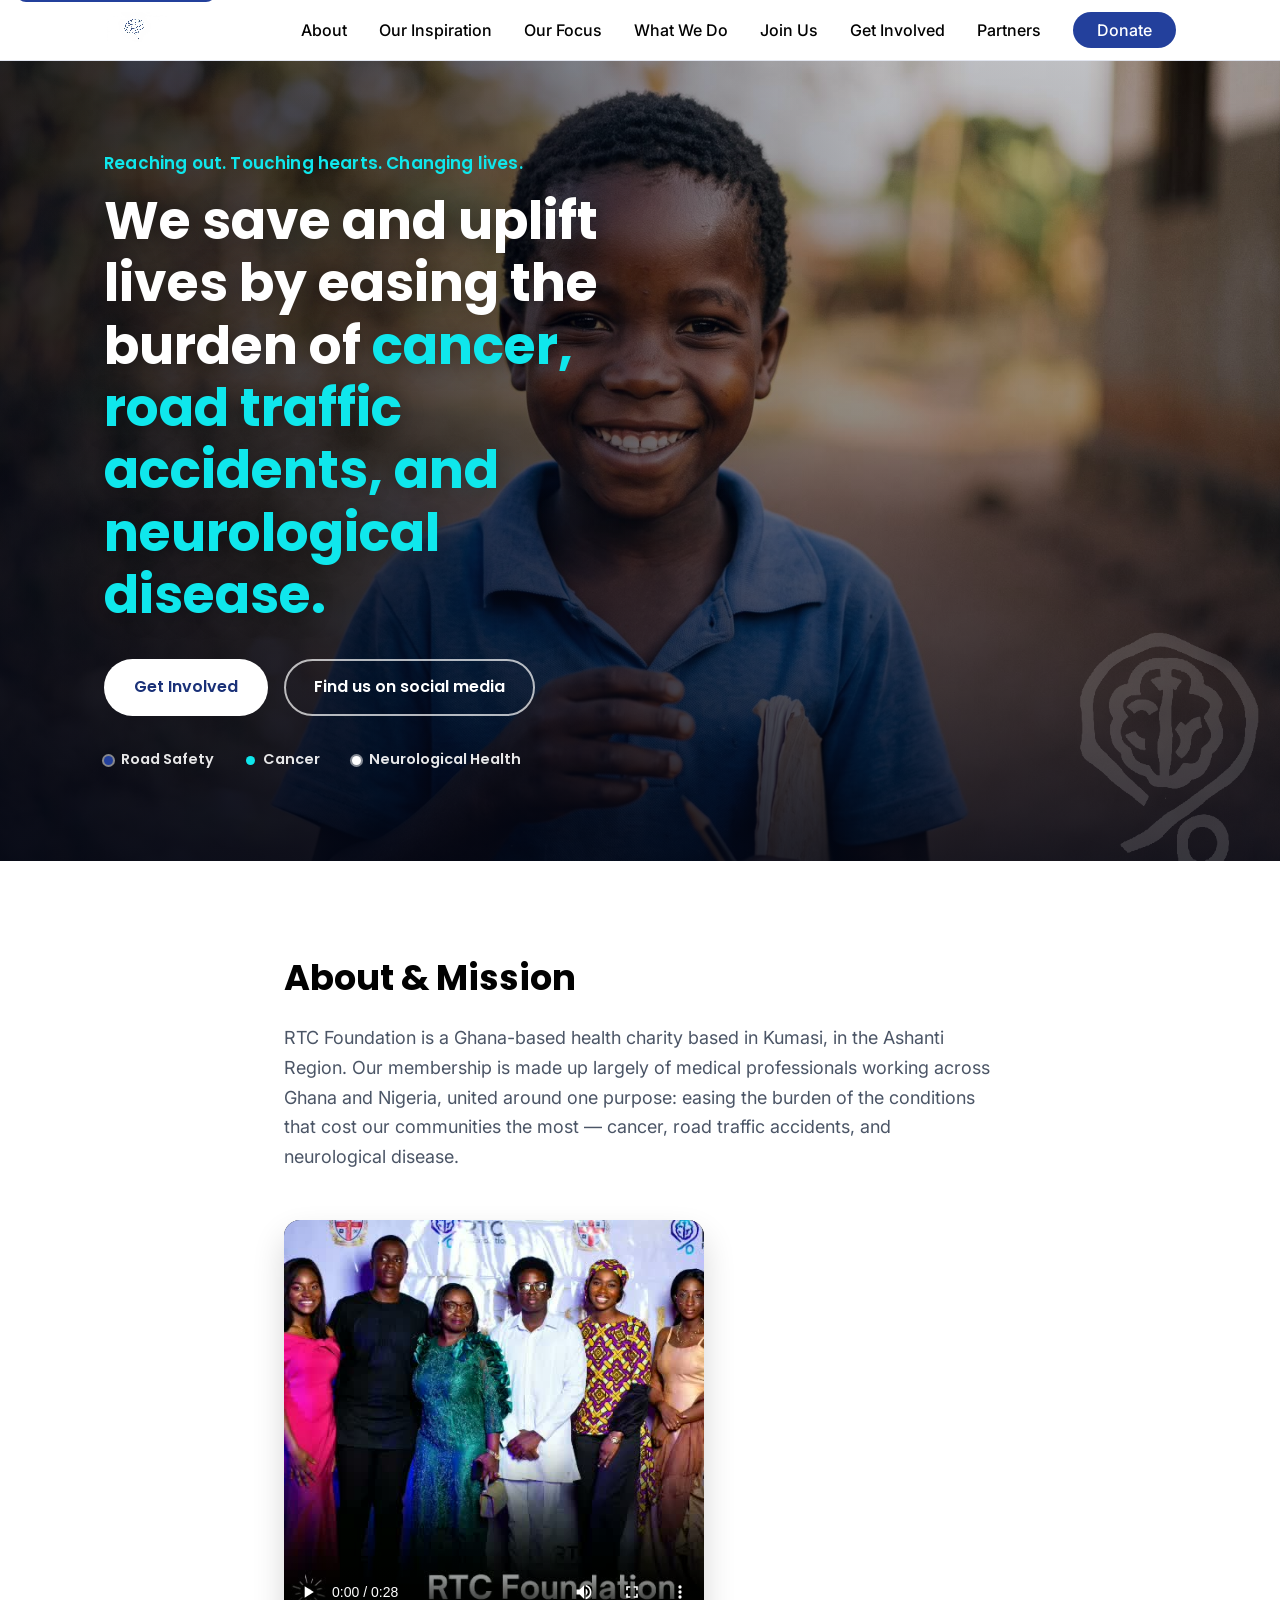
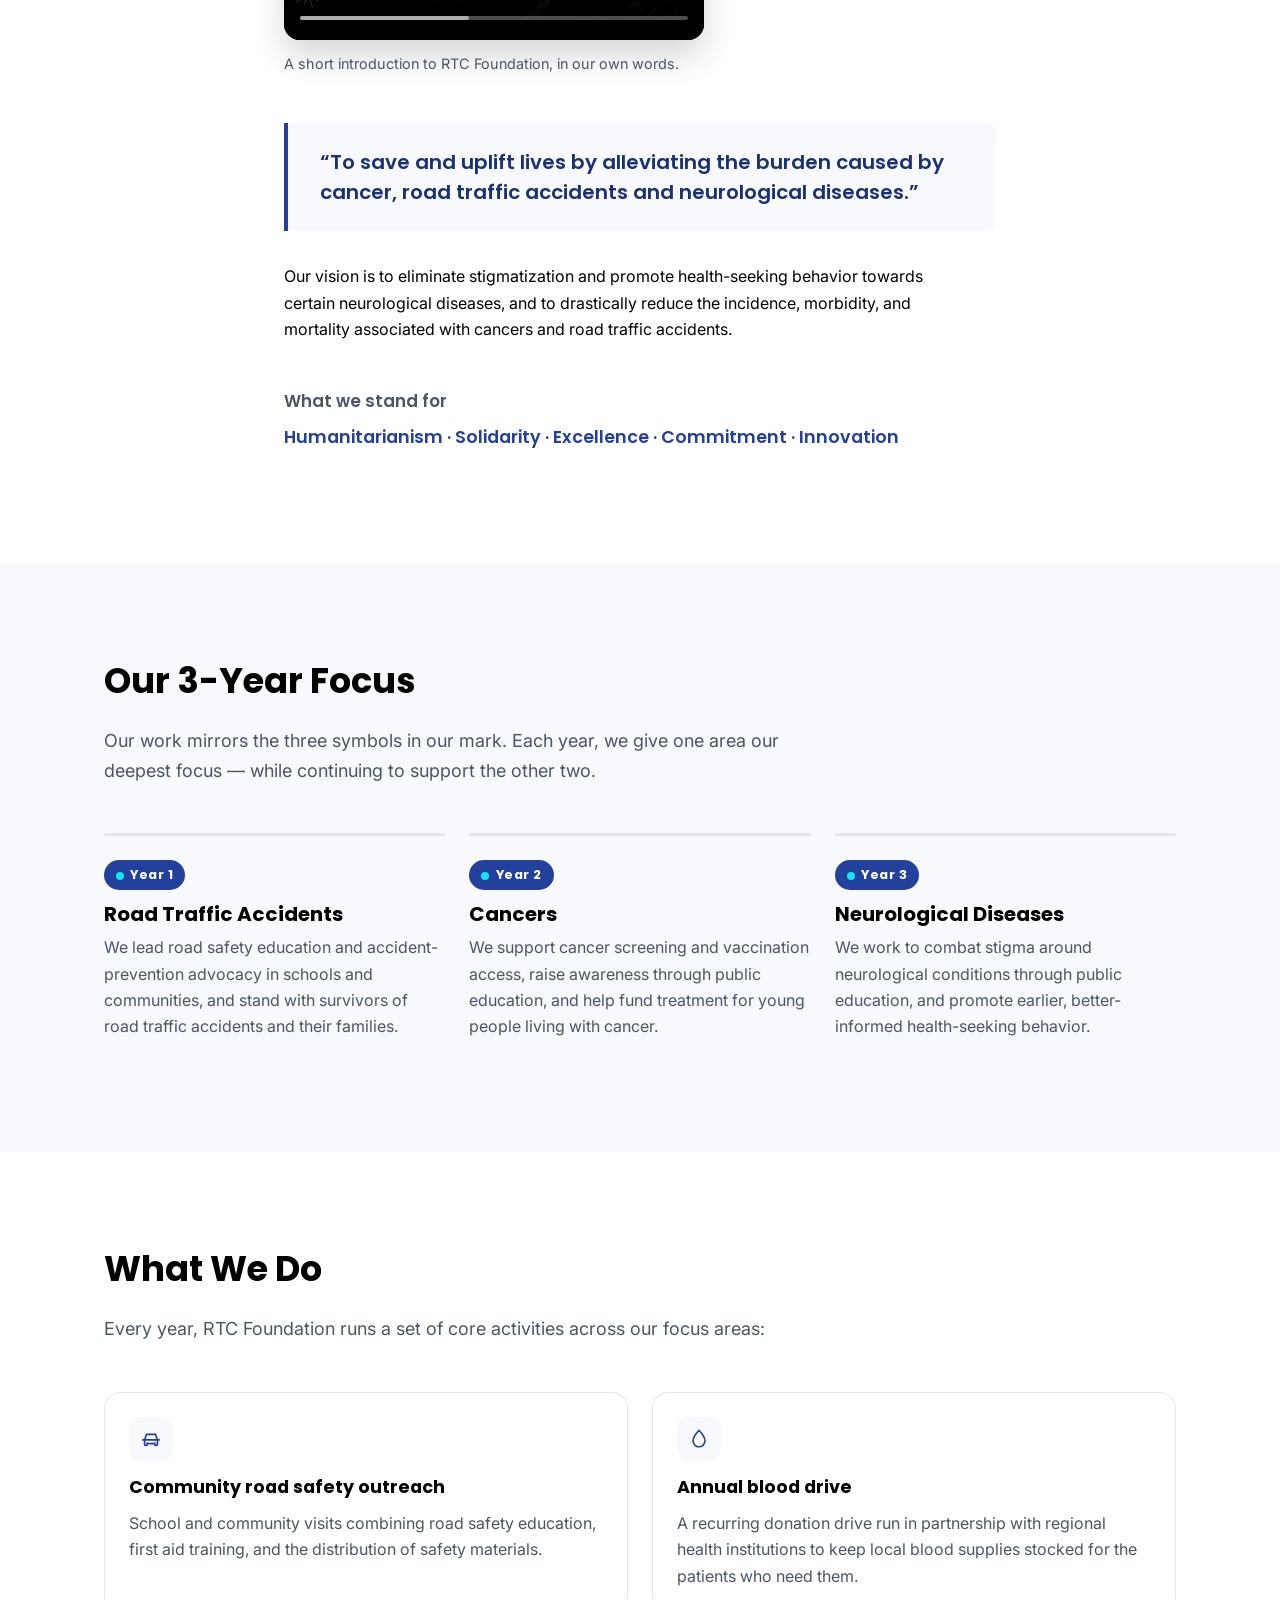
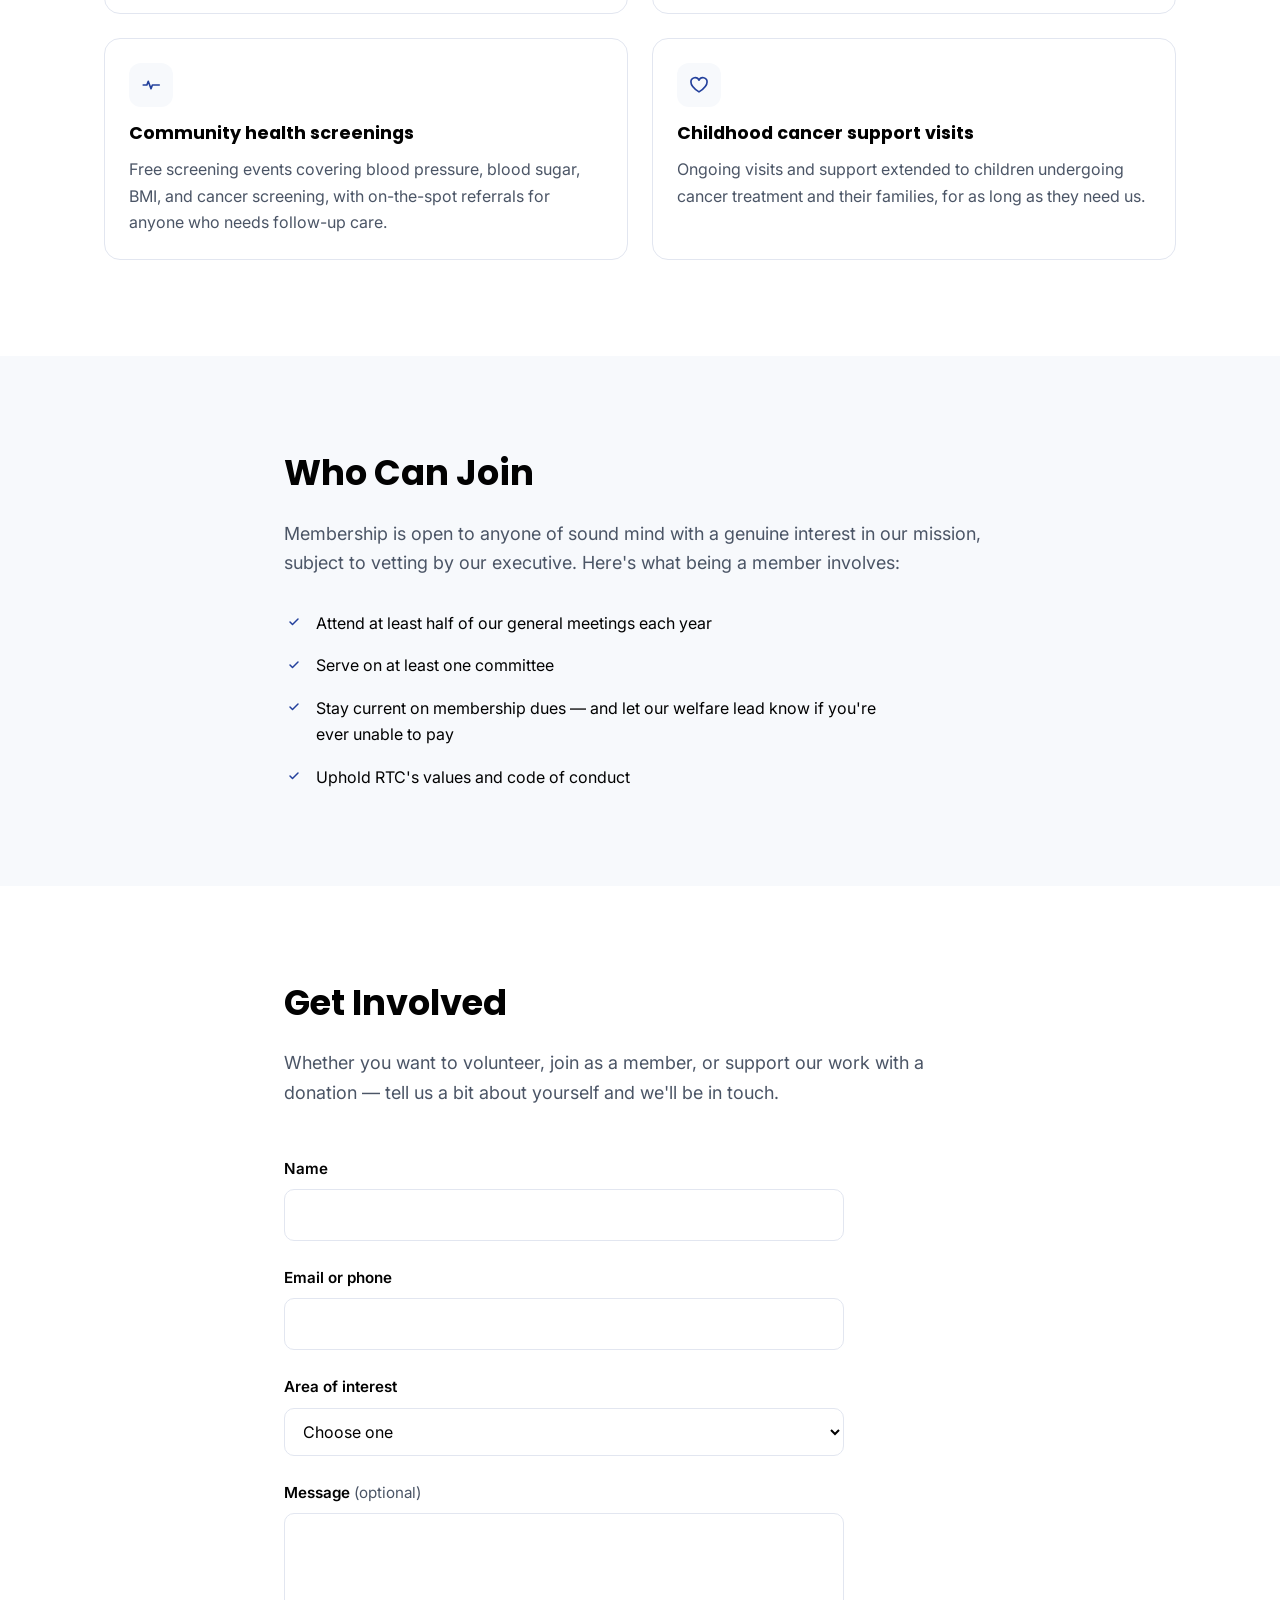
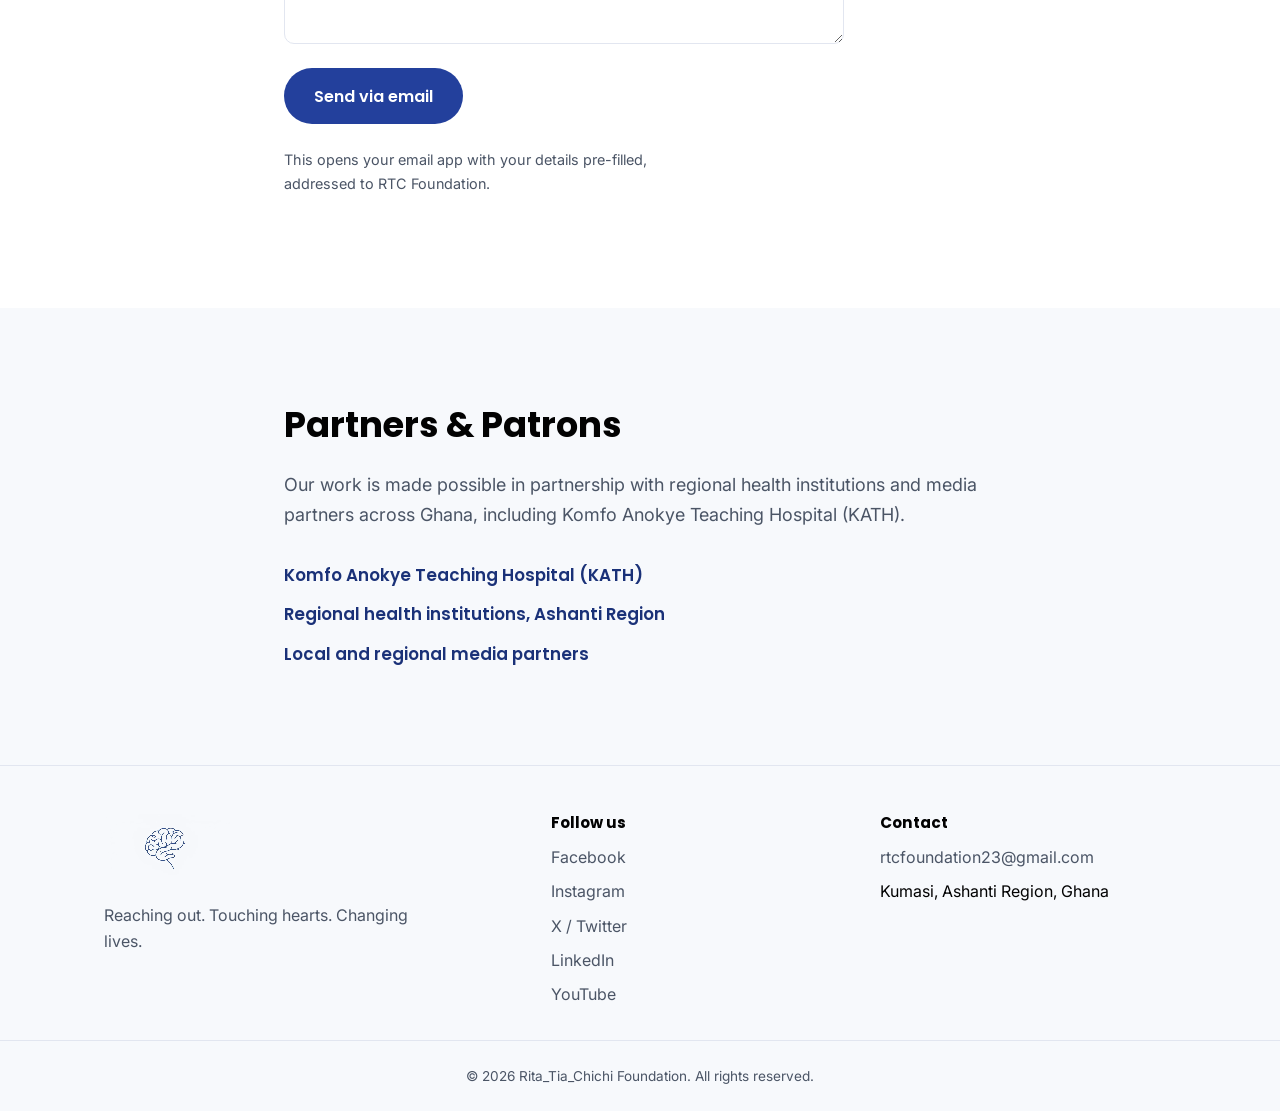
==== index.html @ bf22c59a "First version first version of the rtc website" ====
<!doctype html>
<html lang="en">
<head>
  <meta charset="UTF-8" />
  <meta name="viewport" content="width=device-width, initial-scale=1" />
  <title>RTC Foundation — Rita_Tia_Chichi Foundation</title>
  <meta name="description" content="RTC Foundation is a Ghana-based health charity working on road traffic accidents, cancers, and neurological diseases from Kumasi, Ashanti Region." />

  <link rel="icon" type="image/png" href="assets/img/icon.png" />

  <link rel="preconnect" href="https://fonts.googleapis.com" />
  <link rel="preconnect" href="https://fonts.gstatic.com" crossorigin />
  <link href="https://fonts.googleapis.com/css2?family=Inter:wght@400;500;600&family=Poppins:wght@600;700&display=swap" rel="stylesheet" />

  <link rel="stylesheet" href="styles.css" />
</head>
<body>

  <a class="skip-link" href="#main">Skip to main content</a>

  <header class="site-header">
    <nav class="nav" aria-label="Primary">
      <a class="nav-brand" href="#top" aria-label="RTC Foundation">
        <span class="logo-video-wrap">
          <video
            class="logo-video"
            poster="assets/img/logo.png"
            autoplay
            muted
            loop
            playsinline
            aria-hidden="true"
          >
            <source src="assets/video/hero-animation.webm" type="video/webm" />
            <source src="assets/video/hero-animation.mp4" type="video/mp4" />
          </video>
          <img class="logo-still" src="assets/img/logo.png" alt="" hidden />
        </span>
      </a>
      <button class="nav-toggle" id="navToggle" aria-expanded="false" aria-controls="navMenu">
        <span class="sr-only">Menu</span>
        <span class="nav-toggle-bar"></span>
        <span class="nav-toggle-bar"></span>
        <span class="nav-toggle-bar"></span>
      </button>
      <ul class="nav-menu" id="navMenu">
        <li><a href="#about">About</a></li>
        <li><a href="inspiration.html">Our Inspiration</a></li>
        <li><a href="#focus">Our Focus</a></li>
        <li><a href="#activities">What We Do</a></li>
        <li><a href="#membership">Join Us</a></li>
        <li><a href="#signup">Get Involved</a></li>
        <li><a href="#partners">Partners</a></li>
        <li><a class="nav-cta" href="#signup">Donate</a></li>
      </ul>
    </nav>
  </header>

  <main id="main">

    <section class="hero" id="top">
      <img
        class="hero-photo"
        src="assets/img/hero-photo.jpg"
        alt="A smiling child in Ghana holding an exercise book and pencil, representing the communities RTC Foundation serves."
        width="1920"
        height="1047"
      />
      <div class="hero-scrim" aria-hidden="true"></div>
      <img class="hero-watermark" src="assets/img/icon-white.png" alt="" aria-hidden="true" />

      <div class="container hero-grid">
        <div class="hero-content">
          <p class="hero-slogan">Reaching out. Touching hearts. Changing lives.</p>
          <h1 class="hero-mission">
            We save and uplift lives by easing the burden of
            <span class="accent">cancer, road traffic accidents, and neurological disease.</span>
          </h1>
          <div class="hero-actions">
            <a class="btn btn-primary" href="#signup">Get Involved</a>
            <a class="btn btn-outline" href="#footer-social">Find us on social media</a>
          </div>

          <ul class="hero-pillars">
            <li><span class="dot dot-navy"></span>Road Safety</li>
            <li><span class="dot dot-cyan"></span>Cancer</li>
            <li><span class="dot dot-ink"></span>Neurological Health</li>
          </ul>
        </div>
      </div>
    </section>

    <section class="section" id="about" aria-labelledby="about-heading">
      <div class="container container-narrow">
        <h2 id="about-heading" class="section-heading">About &amp; Mission</h2>
        <p class="lede">
          RTC Foundation is a Ghana-based health charity based in Kumasi, in the Ashanti Region.
          Our membership is made up largely of medical professionals working across Ghana and
          Nigeria, united around one purpose: easing the burden of the conditions that cost our
          communities the most — cancer, road traffic accidents, and neurological disease.
        </p>

        <figure class="about-video">
          <video
            controls
            preload="metadata"
            poster="assets/img/our-story-poster.jpg"
            width="480"
            height="480"
          >
            <source src="assets/video/our-story.webm" type="video/webm" />
            <source src="assets/video/our-story.mp4" type="video/mp4" />
            Your browser doesn't support embedded video.
            <a href="assets/video/our-story.mp4">Download the video</a> instead.
          </video>
          <figcaption>A short introduction to RTC Foundation, in our own words.</figcaption>
        </figure>

        <blockquote class="pullquote">
          “To save and uplift lives by alleviating the burden caused by cancer, road traffic
          accidents and neurological diseases.”
        </blockquote>

        <p class="body-text">
          Our vision is to eliminate stigmatization and promote health-seeking behavior towards
          certain neurological diseases, and to drastically reduce the incidence, morbidity, and
          mortality associated with cancers and road traffic accidents.
        </p>

        <h3 class="values-heading">What we stand for</h3>
        <p class="values-list">
          Humanitarianism &middot; Solidarity &middot; Excellence &middot; Commitment &middot; Innovation
        </p>
      </div>
    </section>

    <section class="section section-alt" id="focus" aria-labelledby="focus-heading">
      <div class="container">
        <h2 id="focus-heading" class="section-heading">Our 3-Year Focus</h2>
        <p class="lede">
          Our work mirrors the three symbols in our mark. Each year, we give one area our
          deepest focus — while continuing to support the other two.
        </p>

        <ol class="timeline">
          <li class="timeline-item">
            <span class="timeline-marker">Year 1</span>
            <h3 class="timeline-title">Road Traffic Accidents</h3>
            <p>
              We lead road safety education and accident-prevention advocacy in schools and
              communities, and stand with survivors of road traffic accidents and their families.
            </p>
          </li>
          <li class="timeline-item">
            <span class="timeline-marker">Year 2</span>
            <h3 class="timeline-title">Cancers</h3>
            <p>
              We support cancer screening and vaccination access, raise awareness through public
              education, and help fund treatment for young people living with cancer.
            </p>
          </li>
          <li class="timeline-item">
            <span class="timeline-marker">Year 3</span>
            <h3 class="timeline-title">Neurological Diseases</h3>
            <p>
              We work to combat stigma around neurological conditions through public education,
              and promote earlier, better-informed health-seeking behavior.
            </p>
          </li>
        </ol>
      </div>
    </section>

    <section class="section" id="activities" aria-labelledby="activities-heading">
      <div class="container">
        <h2 id="activities-heading" class="section-heading">What We Do</h2>
        <p class="lede">
          Every year, RTC Foundation runs a set of core activities across our focus areas:
        </p>

        <div class="activity-grid">
          <article class="activity-card">
            <span class="activity-icon" aria-hidden="true">
              <svg viewBox="0 0 24 24" fill="none" stroke="currentColor" stroke-width="1.8" stroke-linecap="round" stroke-linejoin="round"><path d="M3 13h2l2-6h10l2 6h2M5 13v5a1 1 0 0 0 1 1h1a1 1 0 0 0 1-1v-1h8v1a1 1 0 0 0 1 1h1a1 1 0 0 0 1-1v-5M5 13h14"/><circle cx="7.5" cy="16" r=".6" fill="currentColor" stroke="none"/><circle cx="16.5" cy="16" r=".6" fill="currentColor" stroke="none"/></svg>
            </span>
            <h3>Community road safety outreach</h3>
            <p>
              School and community visits combining road safety education, first aid training,
              and the distribution of safety materials.
            </p>
          </article>
          <article class="activity-card">
            <span class="activity-icon" aria-hidden="true">
              <svg viewBox="0 0 24 24" fill="none" stroke="currentColor" stroke-width="1.8" stroke-linecap="round" stroke-linejoin="round"><path d="M12 2.5s6.5 7 6.5 11.5a6.5 6.5 0 1 1-13 0C5.5 9.5 12 2.5 12 2.5Z"/></svg>
            </span>
            <h3>Annual blood drive</h3>
            <p>
              A recurring donation drive run in partnership with regional health institutions to
              keep local blood supplies stocked for the patients who need them.
            </p>
          </article>
          <article class="activity-card">
            <span class="activity-icon" aria-hidden="true">
              <svg viewBox="0 0 24 24" fill="none" stroke="currentColor" stroke-width="1.8" stroke-linecap="round" stroke-linejoin="round"><path d="M3.5 12h4l1.5-4 3 8 1.5-4H21"/></svg>
            </span>
            <h3>Community health screenings</h3>
            <p>
              Free screening events covering blood pressure, blood sugar, BMI, and cancer
              screening, with on-the-spot referrals for anyone who needs follow-up care.
            </p>
          </article>
          <article class="activity-card">
            <span class="activity-icon" aria-hidden="true">
              <svg viewBox="0 0 24 24" fill="none" stroke="currentColor" stroke-width="1.8" stroke-linecap="round" stroke-linejoin="round"><path d="M20.8 8.6c0 5.2-8.8 10.9-8.8 10.9S3.2 13.8 3.2 8.6a4.6 4.6 0 0 1 8.8-1.9 4.6 4.6 0 0 1 8.8 1.9Z"/></svg>
            </span>
            <h3>Childhood cancer support visits</h3>
            <p>
              Ongoing visits and support extended to children undergoing cancer treatment and
              their families, for as long as they need us.
            </p>
          </article>
        </div>
      </div>
    </section>

    <section class="section section-alt" id="membership" aria-labelledby="membership-heading">
      <div class="container container-narrow">
        <h2 id="membership-heading" class="section-heading">Who Can Join</h2>
        <p class="lede">
          Membership is open to anyone of sound mind with a genuine interest in our mission,
          subject to vetting by our executive. Here's what being a member involves:
        </p>
        <ul class="checklist">
          <li>Attend at least half of our general meetings each year</li>
          <li>Serve on at least one committee</li>
          <li>Stay current on membership dues — and let our welfare lead know if you're ever unable to pay</li>
          <li>Uphold RTC's values and code of conduct</li>
        </ul>
      </div>
    </section>

    <section class="section" id="signup" aria-labelledby="signup-heading">
      <div class="container container-narrow">
        <h2 id="signup-heading" class="section-heading">Get Involved</h2>
        <p class="lede">
          Whether you want to volunteer, join as a member, or support our work with a donation —
          tell us a bit about yourself and we'll be in touch.
        </p>

        <!--
          No backend: this form builds a mailto: link from the fields below via script.js.
          To swap in a Google Form later, replace the <form> block with something like:
          <iframe src="https://docs.google.com/forms/d/e/YOUR_FORM_ID/viewform?embedded=true"
                  width="100%" height="900" frameborder="0">Loading…</iframe>
        -->
        <form class="signup-form" id="signupForm" novalidate>
          <div class="form-row">
            <label for="name">Name</label>
            <input type="text" id="name" name="name" autocomplete="name" required />
          </div>

          <div class="form-row">
            <label for="contact">Email or phone</label>
            <input type="text" id="contact" name="contact" autocomplete="email" required />
          </div>

          <div class="form-row">
            <label for="interest">Area of interest</label>
            <select id="interest" name="interest" required>
              <option value="">Choose one</option>
              <option value="Road Safety">Road Safety</option>
              <option value="Cancer Support">Cancer Support</option>
              <option value="Neurological Health">Neurological Health</option>
              <option value="General Volunteering">General Volunteering</option>
            </select>
          </div>

          <div class="form-row">
            <label for="message">Message <span class="optional">(optional)</span></label>
            <textarea id="message" name="message" rows="4"></textarea>
          </div>

          <button type="submit" class="btn btn-primary">Send via email</button>
          <p class="form-note">
            This opens your email app with your details pre-filled, addressed to RTC Foundation.
          </p>
        </form>
      </div>
    </section>

    <section class="section section-alt" id="partners" aria-labelledby="partners-heading">
      <div class="container container-narrow">
        <h2 id="partners-heading" class="section-heading">Partners &amp; Patrons</h2>
        <p class="lede">
          Our work is made possible in partnership with regional health institutions and media
          partners across Ghana, including Komfo Anokye Teaching Hospital (KATH).
        </p>
        <ul class="partners-list">
          <li>Komfo Anokye Teaching Hospital (KATH)</li>
          <li>Regional health institutions, Ashanti Region</li>
          <li>Local and regional media partners</li>
        </ul>
      </div>
    </section>

  </main>

  <footer class="site-footer" id="footer-social">
    <div class="container footer-grid">
      <div class="footer-brand">
        <span class="logo-video-wrap" role="img" aria-label="RTC Foundation">
          <video
            class="logo-video"
            poster="assets/img/logo.png"
            autoplay
            muted
            loop
            playsinline
            aria-hidden="true"
          >
            <source src="assets/video/hero-animation.webm" type="video/webm" />
            <source src="assets/video/hero-animation.mp4" type="video/mp4" />
          </video>
          <img class="logo-still" src="assets/img/logo.png" alt="" hidden />
        </span>
        <p class="footer-slogan">Reaching out. Touching hearts. Changing lives.</p>
      </div>

      <div class="footer-col">
        <h3>Follow us</h3>
        <ul class="footer-links">
          <li><a href="#">Facebook</a></li>
          <li><a href="https://www.instagram.com/rtcfoundation23" target="_blank" rel="noopener">Instagram</a></li>
          <li><a href="https://x.com/rtcfoundation23" target="_blank" rel="noopener">X / Twitter</a></li>
          <li><a href="https://www.linkedin.com/company/rtc-foundation/" target="_blank" rel="noopener">LinkedIn</a></li>
          <li><a href="https://youtube.com/@rtcfoundation" target="_blank" rel="noopener">YouTube</a></li>
        </ul>
      </div>

      <div class="footer-col">
        <h3>Contact</h3>
        <ul class="footer-links">
          <li><a href="mailto:rtcfoundation23@gmail.com">rtcfoundation23@gmail.com</a></li>
          <li>Kumasi, Ashanti Region, Ghana</li>
        </ul>
      </div>
    </div>

    <p class="footer-copyright">&copy; <span id="year"></span> Rita_Tia_Chichi Foundation. All rights reserved.</p>
  </footer>

  <script src="script.js"></script>
</body>
</html>
---- styles.css ----
/* ============================================================
   RTC Foundation — Design tokens
   ============================================================ */
:root {
  --navy: #23409c;
  --navy-dark: #1a3178;
  --cyan: #0fe7ec;
  --ink: #020202;
  --off-white: #f7f9fc;
  --white: #ffffff;
  --border: #e2e6f0;
  --text-muted: #4b5566;

  --font-display: "Poppins", "Segoe UI", sans-serif;
  --font-body: "Inter", "Segoe UI", sans-serif;

  --space-1: 0.5rem;
  --space-2: 0.75rem;
  --space-3: 1rem;
  --space-4: 1.5rem;
  --space-5: 2rem;
  --space-6: 3rem;
  --space-7: 4rem;
  --space-8: 6rem;

  --radius: 10px;
  --radius-lg: 16px;
  --container-w: 1120px;
  --container-narrow-w: 760px;

  --transition: 180ms ease;
}

/* ============================================================
   Reset
   ============================================================ */
*,
*::before,
*::after {
  box-sizing: border-box;
}

html {
  scroll-behavior: smooth;
}

body {
  margin: 0;
  background: var(--white);
  color: var(--ink);
  font-family: var(--font-body);
  font-size: 16px;
  line-height: 1.65;
  -webkit-font-smoothing: antialiased;
}

img {
  max-width: 100%;
  display: block;
}

h1, h2, h3 {
  font-family: var(--font-display);
  font-weight: 700;
  line-height: 1.2;
  margin: 0 0 var(--space-3);
  color: var(--ink);
}

p {
  margin: 0 0 var(--space-3);
}

a {
  color: var(--navy);
  text-decoration-thickness: 1.5px;
  text-underline-offset: 3px;
}

a:hover {
  color: var(--navy-dark);
}

ul, ol {
  margin: 0;
  padding: 0;
}

button {
  font-family: inherit;
}

/* Respect reduced-motion everywhere except the hero, which handles it in JS */
@media (prefers-reduced-motion: reduce) {
  html {
    scroll-behavior: auto;
  }
  * {
    animation-duration: 0.01ms !important;
    animation-iteration-count: 1 !important;
    transition-duration: 0.01ms !important;
  }
}

/* Accessible, brand-colored focus ring, visible on every background */
:focus-visible {
  outline: 3px solid var(--navy);
  outline-offset: 3px;
  border-radius: 4px;
}

.btn:focus-visible,
.nav-cta:focus-visible {
  outline-color: var(--navy);
}

.sr-only {
  position: absolute;
  width: 1px;
  height: 1px;
  padding: 0;
  margin: -1px;
  overflow: hidden;
  clip: rect(0, 0, 0, 0);
  white-space: nowrap;
  border: 0;
}

.skip-link {
  position: absolute;
  top: -48px;
  left: var(--space-3);
  background: var(--navy);
  color: var(--white);
  padding: var(--space-2) var(--space-4);
  border-radius: var(--radius);
  z-index: 1000;
  transition: top var(--transition);
}

.skip-link:focus {
  top: var(--space-3);
}

/* ============================================================
   Layout helpers
   ============================================================ */
.container {
  width: 100%;
  max-width: var(--container-w);
  margin-inline: auto;
  padding-inline: var(--space-4);
}

.container-narrow {
  max-width: var(--container-narrow-w);
}

.section {
  padding-block: var(--space-8);
}

.section-alt {
  background: var(--off-white);
}

.section-heading {
  font-size: clamp(1.6rem, 1.3rem + 1.2vw, 2.2rem);
  margin-bottom: var(--space-4);
}

.lede {
  max-width: 65ch;
  font-size: 1.125rem;
  color: var(--text-muted);
}

.body-text {
  max-width: 65ch;
}

/* ============================================================
   Header / Nav
   ============================================================ */
.site-header {
  position: sticky;
  top: 0;
  z-index: 100;
  /* Fully opaque — at 92% + blur, the hero photo/scrim showed
     faintly through the header on page load (the header sits
     right over the hero's darkest top-left corner), which threw
     off the multiply-blended logo sitting on top of it. */
  background: var(--white);
  border-bottom: 1px solid var(--border);
}

.nav {
  max-width: var(--container-w);
  margin-inline: auto;
  padding: var(--space-2) var(--space-4);
  display: flex;
  align-items: center;
  justify-content: space-between;
  gap: var(--space-4);
}

.nav-brand {
  display: flex;
  align-items: center;
  line-height: 0;
}

/* Same trick as the footer: the video's own background is pure
   white, so multiply drops it out against the header's (near-
   white, translucent) background instead of showing a box. */
.nav-brand .logo-video,
.nav-brand .logo-still {
  mix-blend-mode: multiply;
}

.logo-video-wrap {
  display: block;
  line-height: 0;
}

.logo-video,
.logo-still {
  height: 36px;
  width: auto;
  display: block;
}

/* `display:block` above has equal specificity to the UA's
   `[hidden] { display: none }` and would otherwise win, leaving
   the still image permanently visible under the video. */
.logo-still[hidden] {
  display: none;
}

.nav-toggle {
  display: none;
  flex-direction: column;
  justify-content: center;
  gap: 5px;
  width: 44px;
  height: 44px;
  background: none;
  border: none;
  cursor: pointer;
  border-radius: var(--radius);
}

.nav-toggle-bar {
  width: 22px;
  height: 2px;
  background: var(--ink);
  border-radius: 2px;
  transition: transform var(--transition), opacity var(--transition);
}

.nav-toggle[aria-expanded="true"] .nav-toggle-bar:nth-child(1) {
  transform: translateY(7px) rotate(45deg);
}

.nav-toggle[aria-expanded="true"] .nav-toggle-bar:nth-child(2) {
  opacity: 0;
}

.nav-toggle[aria-expanded="true"] .nav-toggle-bar:nth-child(3) {
  transform: translateY(-7px) rotate(-45deg);
}

.nav-menu {
  display: flex;
  align-items: center;
  gap: var(--space-5);
  list-style: none;
}

.nav-menu a {
  color: var(--ink);
  font-weight: 500;
  text-decoration: none;
  padding: var(--space-1) 0;
  border-bottom: 2px solid transparent;
  transition: color var(--transition), border-color var(--transition);
}

.nav-menu a[aria-current="page"] {
  color: var(--navy);
  border-color: var(--cyan);
}

.nav-menu a:hover {
  color: var(--navy);
  border-color: var(--cyan);
}

.nav-cta {
  background: var(--navy);
  color: var(--white) !important;
  padding: var(--space-1) var(--space-4) !important;
  border-radius: 999px;
  border-bottom: none !important;
}

.nav-cta:hover {
  background: var(--navy-dark);
}

/* ============================================================
   Buttons
   ============================================================ */
.btn {
  display: inline-flex;
  align-items: center;
  justify-content: center;
  gap: var(--space-2);
  padding: 0.85rem 1.75rem;
  border-radius: 999px;
  font-family: var(--font-display);
  font-weight: 600;
  font-size: 1rem;
  text-decoration: none;
  border: 2px solid transparent;
  cursor: pointer;
  transition: background var(--transition), color var(--transition), transform var(--transition), border-color var(--transition);
  min-height: 44px;
}

.btn-primary {
  background: var(--navy);
  color: var(--white);
}

.btn-primary:hover {
  background: var(--navy-dark);
  color: var(--white);
  transform: translateY(-1px);
}

.btn-outline {
  border-color: var(--ink);
  color: var(--ink);
}

.btn-outline:hover {
  background: var(--ink);
  color: var(--white);
  transform: translateY(-1px);
}

/* ============================================================
   Hero — full-bleed photo, matching the reference sites: a real
   photograph behind everything, a dark scrim gradient (heaviest
   over the text, easing off toward the photo's right/bottom) for
   guaranteed contrast, and bold white/cyan type on top.
   ============================================================ */
.hero {
  position: relative;
  overflow: hidden;
  min-height: min(88vh, 720px);
  display: flex;
  align-items: center;
  padding-block: var(--space-7);
}

.hero-photo {
  position: absolute;
  inset: 0;
  z-index: 0;
  width: 100%;
  height: 100%;
  object-fit: cover;
  object-position: 60% 30%;
}

/* Heaviest over the text (left/bottom), easing off toward the
   photo's upper-right so the child's face stays visible. */
.hero-scrim {
  position: absolute;
  inset: 0;
  z-index: 1;
  background:
    linear-gradient(0deg, rgba(2, 6, 20, 0.85) 0%, rgba(2, 6, 20, 0.35) 55%, rgba(2, 6, 20, 0.15) 100%),
    linear-gradient(100deg, rgba(2, 6, 20, 0.82) 0%, rgba(2, 6, 20, 0.55) 32%, rgba(2, 6, 20, 0.15) 62%, rgba(2, 6, 20, 0.05) 100%);
}

/* A large, faint icon ghosted into the bottom-right corner —
   texture and brand presence without competing with the photo
   or the text. White so it reads on the dark scrim/photo. */
.hero-watermark {
  position: absolute;
  z-index: 1;
  right: -30px;
  bottom: -30px;
  width: 160px;
  height: auto;
  opacity: 0.14;
  pointer-events: none;
}

@media (min-width: 640px) {
  .hero-watermark {
    width: 320px;
    right: -50px;
    bottom: -50px;
  }
}

.hero-grid {
  position: relative;
  z-index: 2;
}

.hero-content {
  text-align: left;
  max-width: 560px;
}

.hero-slogan {
  font-family: var(--font-display);
  font-weight: 600;
  color: var(--cyan);
  font-size: 1.05rem;
  letter-spacing: 0.01em;
  margin-bottom: var(--space-2);
}

.hero-mission {
  color: var(--white);
  font-size: clamp(2rem, 1.3rem + 3vw, 3.25rem);
  max-width: 18ch;
  margin-bottom: var(--space-5);
  text-shadow: 0 2px 24px rgba(2, 2, 2, 0.35);
}

.hero-mission .accent {
  color: var(--cyan);
}

.hero-actions {
  display: flex;
  flex-wrap: wrap;
  align-items: center;
  gap: var(--space-3);
  margin-bottom: var(--space-5);
}

/* On the photo hero, the site-wide navy-filled primary button and
   ink-outline secondary button would both disappear. Scoped to
   .hero specifically — .hero-actions is reused on light sections
   elsewhere (e.g. the Inspiration page), where the normal button
   colors are correct and shouldn't be overridden. */
.hero .hero-actions .btn-primary {
  background: var(--white);
  color: var(--navy-dark);
}

.hero .hero-actions .btn-primary:hover {
  background: var(--cyan);
  color: var(--navy-dark);
}

.hero .hero-actions .btn-outline {
  border-color: rgba(255, 255, 255, 0.7);
  color: var(--white);
}

.hero .hero-actions .btn-outline:hover {
  background: rgba(255, 255, 255, 0.14);
  border-color: var(--white);
  color: var(--white);
}

.hero-pillars {
  list-style: none;
  display: flex;
  flex-wrap: wrap;
  gap: var(--space-1) var(--space-5);
  font-family: var(--font-display);
  font-weight: 600;
  font-size: 0.9rem;
  color: rgba(255, 255, 255, 0.9);
}

.hero-pillars li {
  display: flex;
  align-items: center;
  gap: 0.5rem;
  white-space: nowrap;
}

.dot {
  width: 9px;
  height: 9px;
  border-radius: 50%;
  display: inline-block;
  box-shadow: 0 0 0 2px rgba(255, 255, 255, 0.5);
}

.dot-navy { background: var(--navy); }
.dot-cyan { background: var(--cyan); box-shadow: none; }
.dot-ink { background: var(--white); }

/* Cyan focus ring on the hero — navy would be invisible here. */
.hero :focus-visible {
  outline-color: var(--cyan);
}

@media (min-width: 860px) {
  .hero {
    min-height: min(92vh, 800px);
  }

  .hero-photo {
    object-position: 68% 22%;
  }
}

/* ============================================================
   About / pull-quote / values
   ============================================================ */
.about-video {
  margin: var(--space-6) 0;
  max-width: 420px;
}

.about-video video {
  display: block;
  width: 100%;
  height: auto;
  border-radius: var(--radius-lg);
  box-shadow: 0 16px 32px rgba(2, 2, 2, 0.16);
  background: var(--ink);
}

.about-video figcaption {
  margin-top: var(--space-2);
  font-size: 0.9rem;
  color: var(--text-muted);
}

.pullquote {
  margin: var(--space-5) 0;
  padding: var(--space-4) var(--space-5);
  border-left: 4px solid var(--navy);
  background: var(--off-white);
  border-radius: 0 var(--radius) var(--radius) 0;
  font-family: var(--font-display);
  font-weight: 600;
  font-size: 1.25rem;
  line-height: 1.5;
  color: var(--navy-dark);
}

.values-heading {
  font-size: 1.05rem;
  text-transform: none;
  margin-top: var(--space-6);
  margin-bottom: var(--space-2);
  color: var(--text-muted);
  font-weight: 600;
}

.values-list {
  font-family: var(--font-display);
  font-weight: 600;
  font-size: 1.1rem;
  color: var(--navy);
}

/* ============================================================
   Timeline (3-Year Focus)
   ============================================================ */
.timeline {
  list-style: none;
  display: grid;
  grid-template-columns: 1fr;
  gap: var(--space-5);
  margin-top: var(--space-6);
  counter-reset: none;
}

.timeline-item {
  position: relative;
  padding-left: var(--space-5);
  border-left: 3px solid var(--border);
}

.timeline-item .timeline-marker {
  display: inline-block;
  font-family: var(--font-display);
  font-weight: 700;
  font-size: 0.8rem;
  letter-spacing: 0.04em;
  color: var(--white);
  background: var(--navy);
  padding: 0.3rem 0.75rem;
  border-radius: 999px;
  margin-bottom: var(--space-2);
}

.timeline-item .timeline-marker::before {
  content: "";
  display: inline-block;
  width: 8px;
  height: 8px;
  border-radius: 50%;
  background: var(--cyan);
  margin-right: 0.4rem;
  vertical-align: middle;
}

.timeline-title {
  font-size: 1.25rem;
  margin-bottom: var(--space-1);
}

.timeline-item p {
  max-width: 50ch;
  color: var(--text-muted);
}

@media (min-width: 860px) {
  .timeline {
    grid-template-columns: repeat(3, 1fr);
    gap: var(--space-4);
  }

  .timeline-item {
    padding-left: 0;
    padding-top: var(--space-4);
    border-left: none;
    border-top: 3px solid var(--border);
  }

  .timeline-item .timeline-marker {
    margin-top: calc(var(--space-4) * -1 - 13px);
  }
}

/* ============================================================
   Activity cards (What We Do)
   ============================================================ */
.activity-grid {
  margin-top: var(--space-6);
  display: grid;
  grid-template-columns: 1fr;
  gap: var(--space-4);
}

.activity-card {
  background: var(--white);
  border: 1px solid var(--border);
  border-radius: var(--radius-lg);
  padding: var(--space-4);
  transition: box-shadow var(--transition), transform var(--transition), border-color var(--transition);
}

.activity-card:hover {
  border-color: var(--navy);
  box-shadow: 0 12px 28px rgba(2, 2, 2, 0.08);
  transform: translateY(-2px);
}

.activity-icon {
  display: flex;
  align-items: center;
  justify-content: center;
  width: 44px;
  height: 44px;
  border-radius: 12px;
  background: var(--off-white);
  color: var(--navy);
  margin-bottom: var(--space-3);
}

.activity-icon svg {
  width: 22px;
  height: 22px;
}

.activity-card h3 {
  font-size: 1.1rem;
  margin-bottom: var(--space-2);
}

.activity-card p {
  color: var(--text-muted);
  margin-bottom: 0;
}

@media (min-width: 640px) {
  .activity-grid {
    grid-template-columns: repeat(2, 1fr);
  }
}

/* ============================================================
   Tribute cards (Our Inspiration page)
   ============================================================ */
.tribute-grid {
  margin-top: var(--space-6);
  display: grid;
  grid-template-columns: 1fr;
  gap: var(--space-4);
}

.tribute-card {
  background: var(--white);
  border: 1px solid var(--border);
  border-radius: var(--radius-lg);
  padding: var(--space-5);
  text-align: center;
}

.tribute-avatar,
.tribute-photo {
  width: 84px;
  height: 84px;
  border-radius: 50%;
  margin: 0 auto var(--space-3);
}

.tribute-avatar {
  display: flex;
  align-items: center;
  justify-content: center;
  background: var(--off-white);
  color: var(--navy);
  font-family: var(--font-display);
  font-weight: 700;
  font-size: 1.75rem;
}

.tribute-photo {
  display: block;
  object-fit: cover;
}

.tribute-card h3 {
  font-size: 1.2rem;
  margin-bottom: var(--space-1);
}

.tribute-cause {
  font-family: var(--font-display);
  font-weight: 600;
  font-size: 0.85rem;
  color: var(--navy);
  margin-bottom: var(--space-3);
}

.tribute-card p:last-child {
  color: var(--text-muted);
  margin-bottom: 0;
}

@media (min-width: 640px) {
  .tribute-grid {
    grid-template-columns: repeat(3, 1fr);
  }
}

/* ============================================================
   Checklist (Membership)
   ============================================================ */
.checklist {
  list-style: none;
  margin-top: var(--space-5);
  display: grid;
  gap: var(--space-3);
}

.checklist li {
  position: relative;
  padding-left: var(--space-5);
  max-width: 60ch;
}

.checklist li::before {
  content: "";
  position: absolute;
  left: 0;
  top: 0.15em;
  width: 20px;
  height: 20px;
  border-radius: 50%;
  background: var(--navy);
  -webkit-mask: url("data:image/svg+xml,%3Csvg xmlns='http://www.w3.org/2000/svg' viewBox='0 0 24 24' fill='none' stroke='white' stroke-width='3' stroke-linecap='round' stroke-linejoin='round'%3E%3Cpolyline points='20 6 9 17 4 12'/%3E%3C/svg%3E") center / 12px no-repeat;
  mask: url("data:image/svg+xml,%3Csvg xmlns='http://www.w3.org/2000/svg' viewBox='0 0 24 24' fill='none' stroke='white' stroke-width='3' stroke-linecap='round' stroke-linejoin='round'%3E%3Cpolyline points='20 6 9 17 4 12'/%3E%3C/svg%3E") center / 12px no-repeat;
}

/* ============================================================
   Sign-up form
   ============================================================ */
.signup-form {
  margin-top: var(--space-6);
  display: grid;
  gap: var(--space-4);
  max-width: 560px;
}

.form-row {
  display: grid;
  gap: var(--space-1);
}

.form-row label {
  font-weight: 600;
  font-size: 0.95rem;
}

.optional {
  font-weight: 400;
  color: var(--text-muted);
}

.form-row input,
.form-row select,
.form-row textarea {
  font: inherit;
  padding: 0.75rem 0.9rem;
  border: 1.5px solid var(--border);
  border-radius: var(--radius);
  background: var(--white);
  color: var(--ink);
  min-height: 44px;
  transition: border-color var(--transition), box-shadow var(--transition);
}

.form-row textarea {
  min-height: 110px;
  resize: vertical;
}

.form-row input:focus,
.form-row select:focus,
.form-row textarea:focus {
  border-color: var(--navy);
  box-shadow: 0 0 0 3px rgba(35, 64, 156, 0.15);
}

.signup-form .btn {
  justify-self: start;
}

.form-note {
  font-size: 0.9rem;
  color: var(--text-muted);
  max-width: 45ch;
}

/* ============================================================
   Partners
   ============================================================ */
.partners-list {
  list-style: none;
  margin-top: var(--space-5);
  display: grid;
  gap: var(--space-2);
  font-family: var(--font-display);
  font-weight: 600;
  color: var(--navy-dark);
  font-size: 1.05rem;
}

/* ============================================================
   Footer
   ============================================================ */
.site-footer {
  background: var(--off-white);
  border-top: 1px solid var(--border);
  padding-block: var(--space-6) var(--space-4);
}

.footer-grid {
  display: grid;
  grid-template-columns: 1fr;
  gap: var(--space-5);
  padding-bottom: var(--space-5);
}

.footer-brand .logo-video-wrap {
  margin-bottom: var(--space-3);
}

.footer-brand .logo-video,
.footer-brand .logo-still {
  height: 72px;
  /* The video's own background is pure white; multiply drops it
     out against the footer's off-white so there's no visible
     rectangle — it self-matches whatever the footer background
     actually is, rather than needing an exact color match. */
  mix-blend-mode: multiply;
}

.footer-slogan {
  color: var(--text-muted);
  max-width: 32ch;
  margin: 0;
}

.footer-col h3 {
  font-size: 0.95rem;
  margin-bottom: var(--space-2);
}

.footer-links {
  list-style: none;
  display: grid;
  gap: var(--space-1);
}

.footer-links a {
  color: var(--text-muted);
  text-decoration: none;
}

.footer-links a:hover {
  color: var(--navy);
  text-decoration: underline;
}

.footer-copyright {
  border-top: 1px solid var(--border);
  padding-top: var(--space-4);
  margin: 0;
  font-size: 0.85rem;
  color: var(--text-muted);
  text-align: center;
}

@media (min-width: 720px) {
  .footer-grid {
    grid-template-columns: 1.4fr 1fr 1fr;
  }
}

/* ============================================================
   Mobile nav
   ============================================================ */
@media (max-width: 780px) {
  .nav-toggle {
    display: flex;
  }

  .nav-menu {
    position: absolute;
    top: 100%;
    left: 0;
    right: 0;
    flex-direction: column;
    align-items: stretch;
    gap: 0;
    background: var(--white);
    border-bottom: 1px solid var(--border);
    padding: var(--space-2) var(--space-4) var(--space-4);
    display: none;
  }

  .nav-menu.is-open {
    display: flex;
  }

  .nav-menu li {
    width: 100%;
  }

  .nav-menu a {
    display: block;
    padding: var(--space-2) 0;
    border-bottom: 1px solid var(--border);
  }

  .nav-cta {
    margin-top: var(--space-2);
    text-align: center;
  }

  .site-header {
    position: sticky;
  }

  .nav {
    position: relative;
  }
}
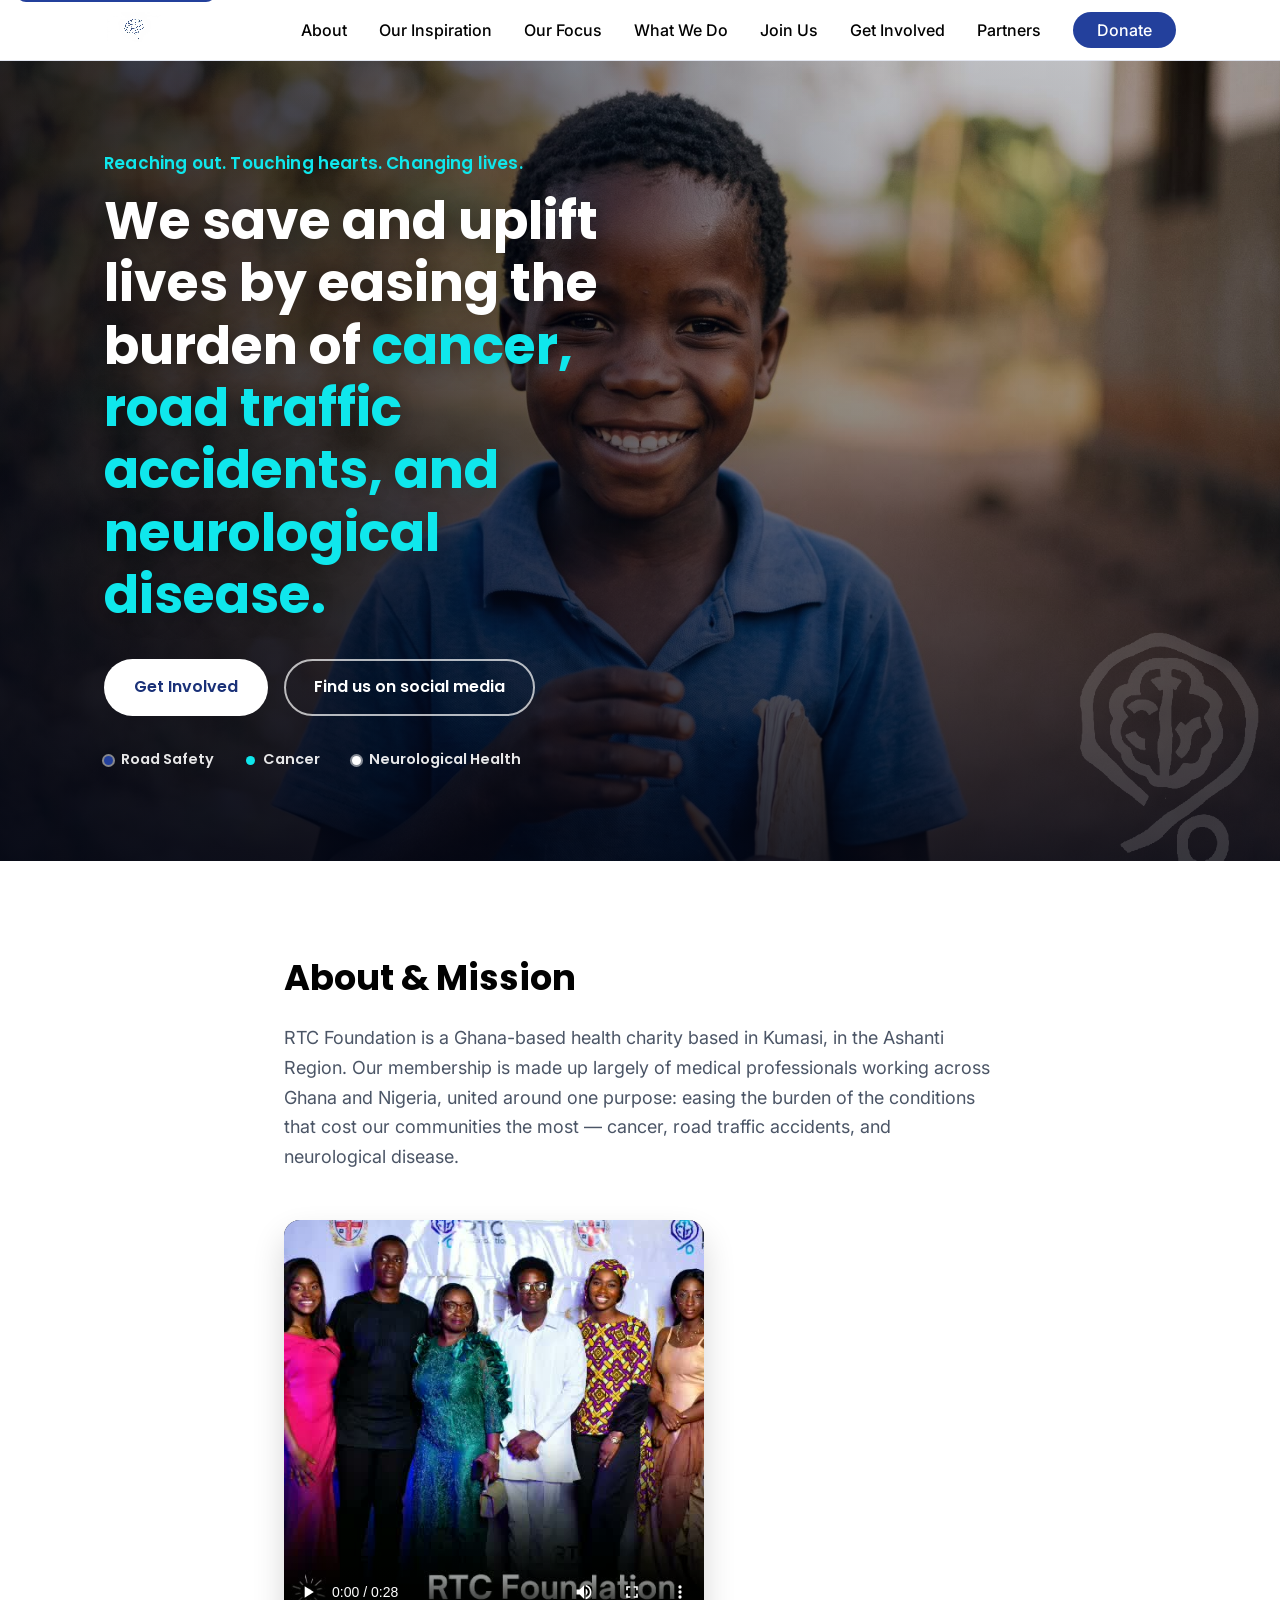
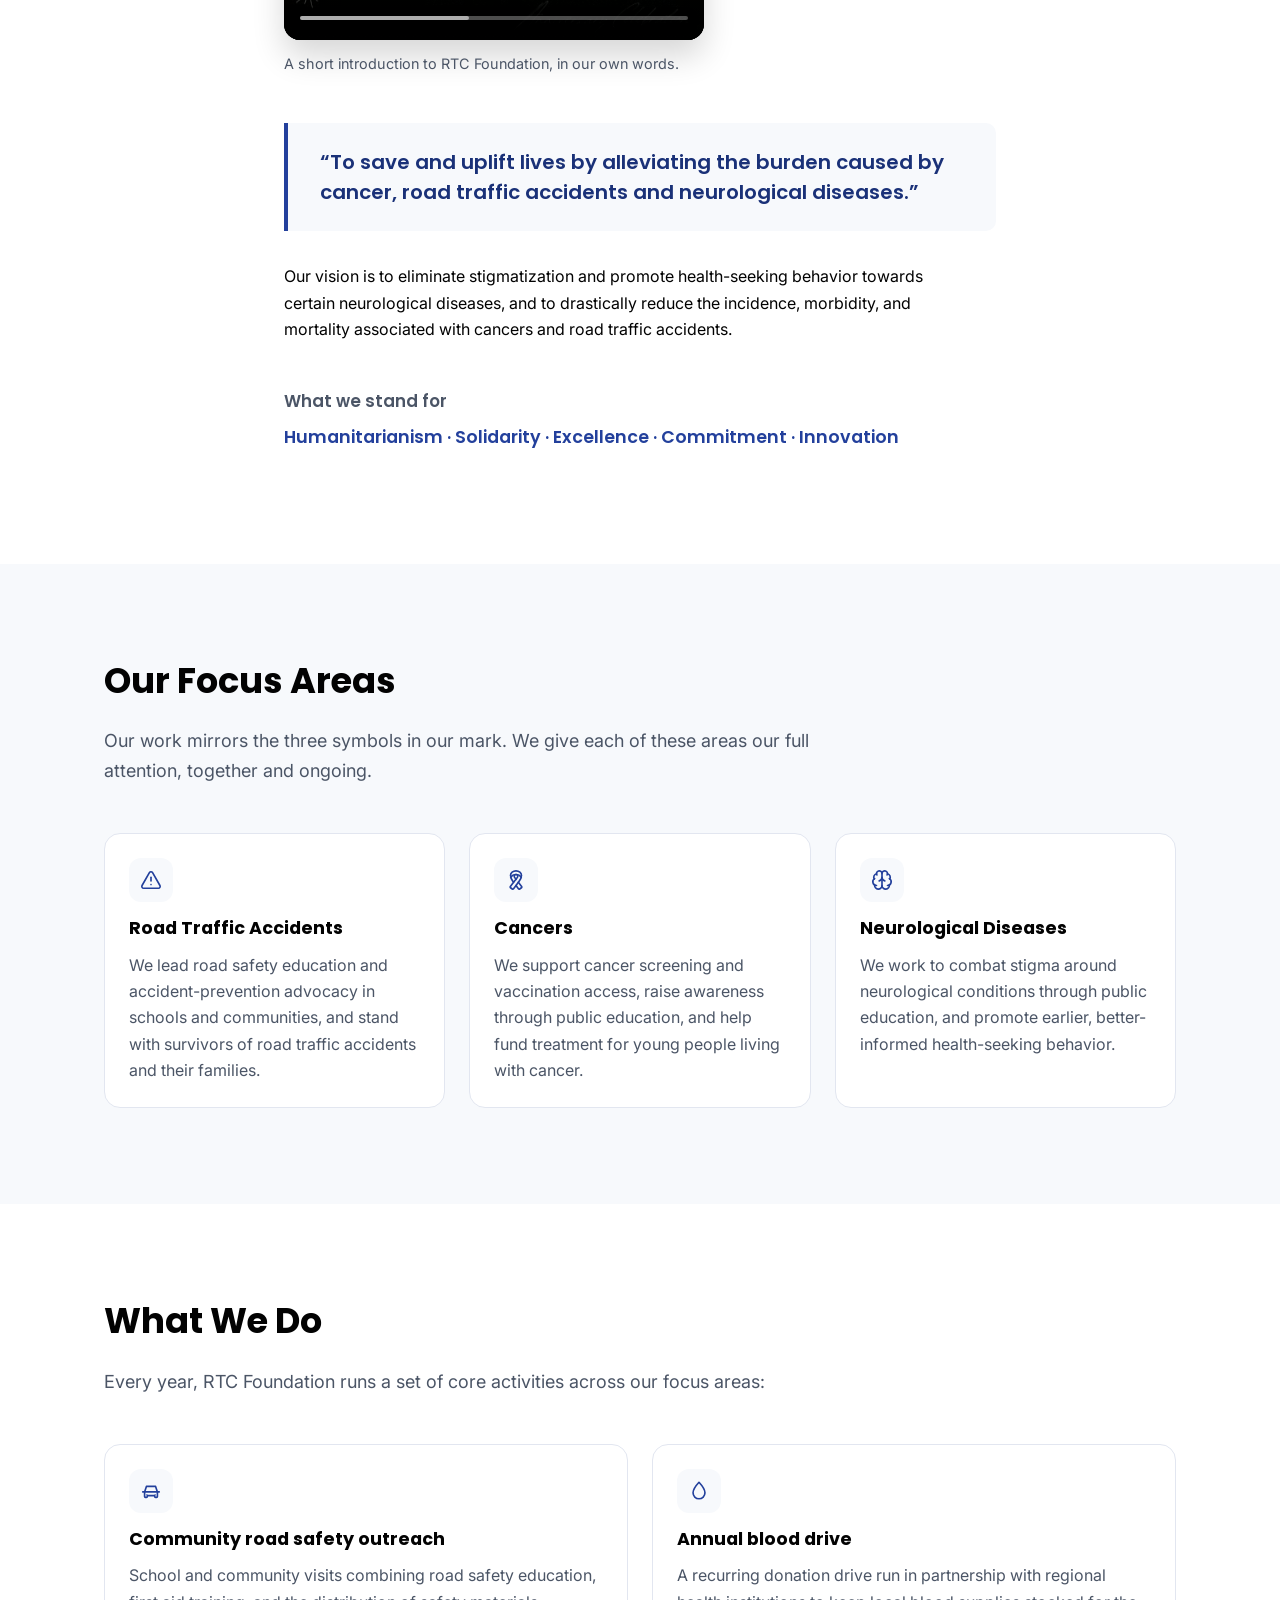
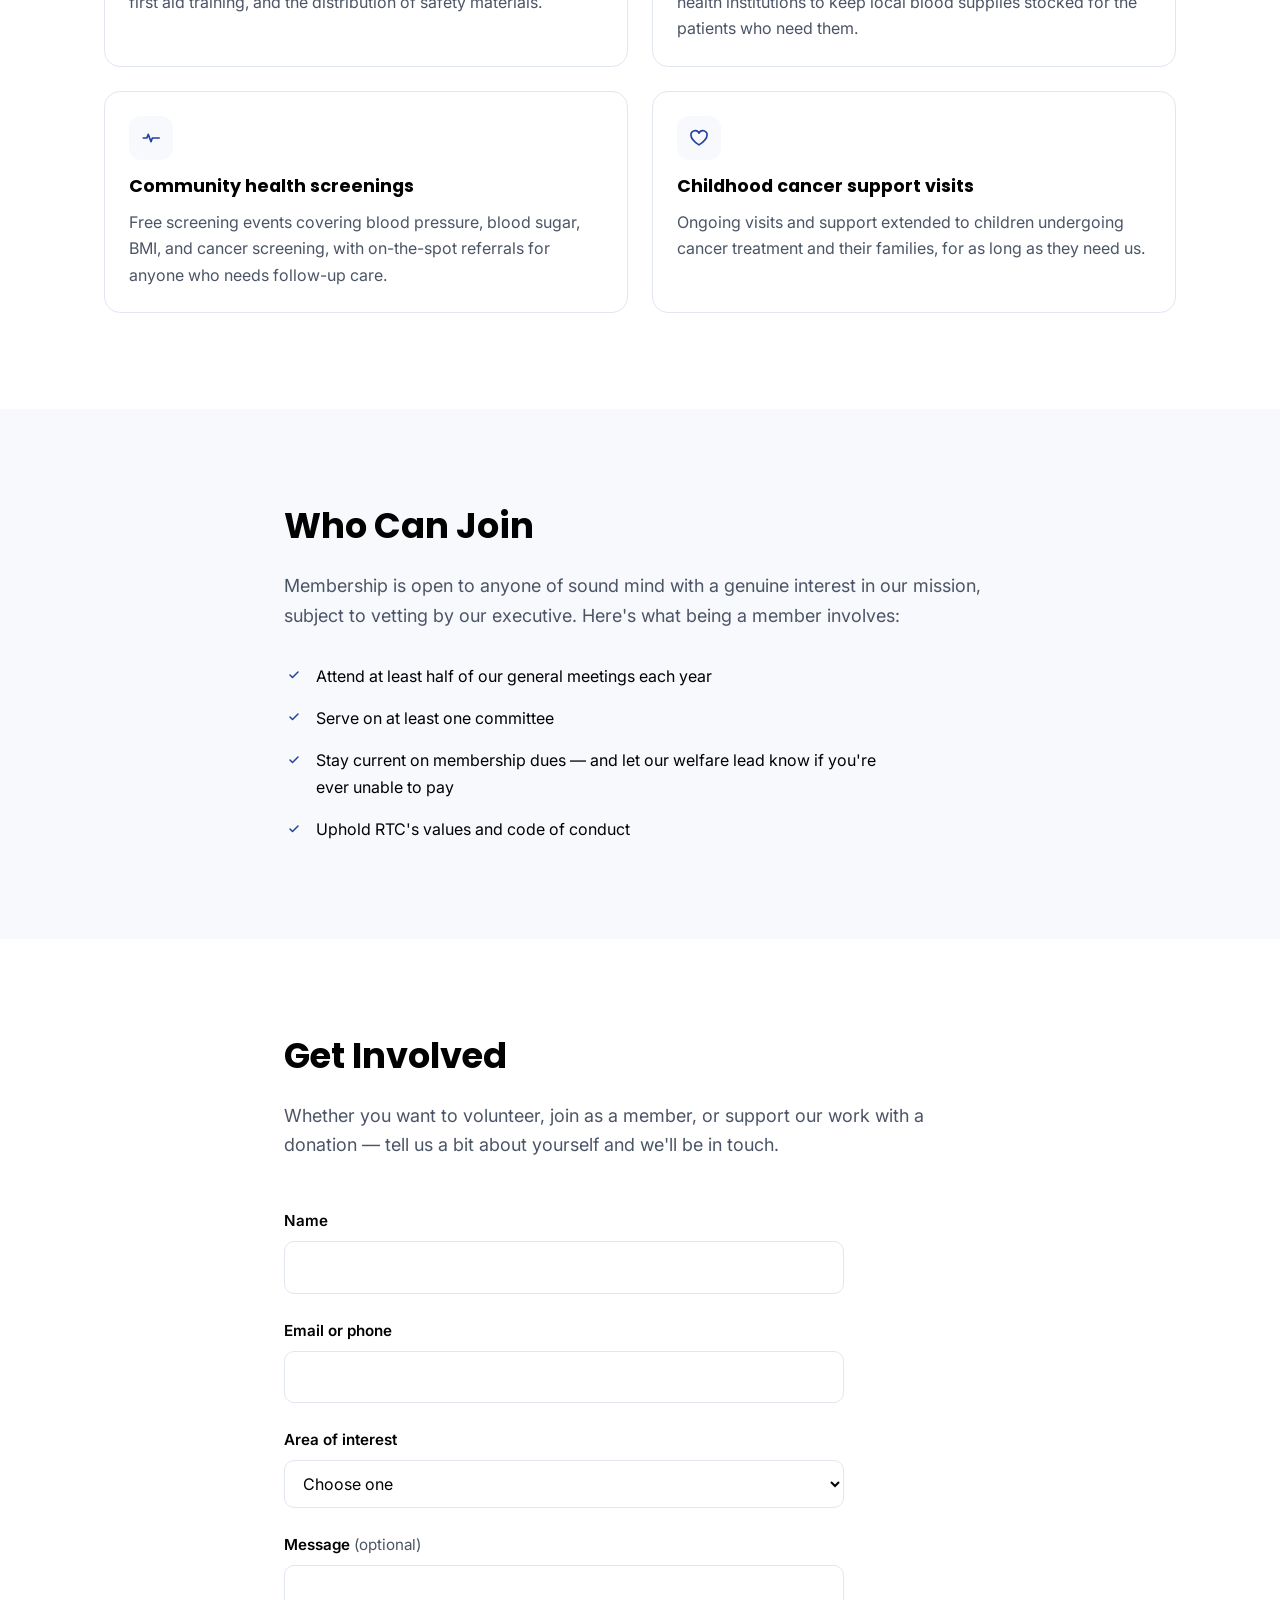
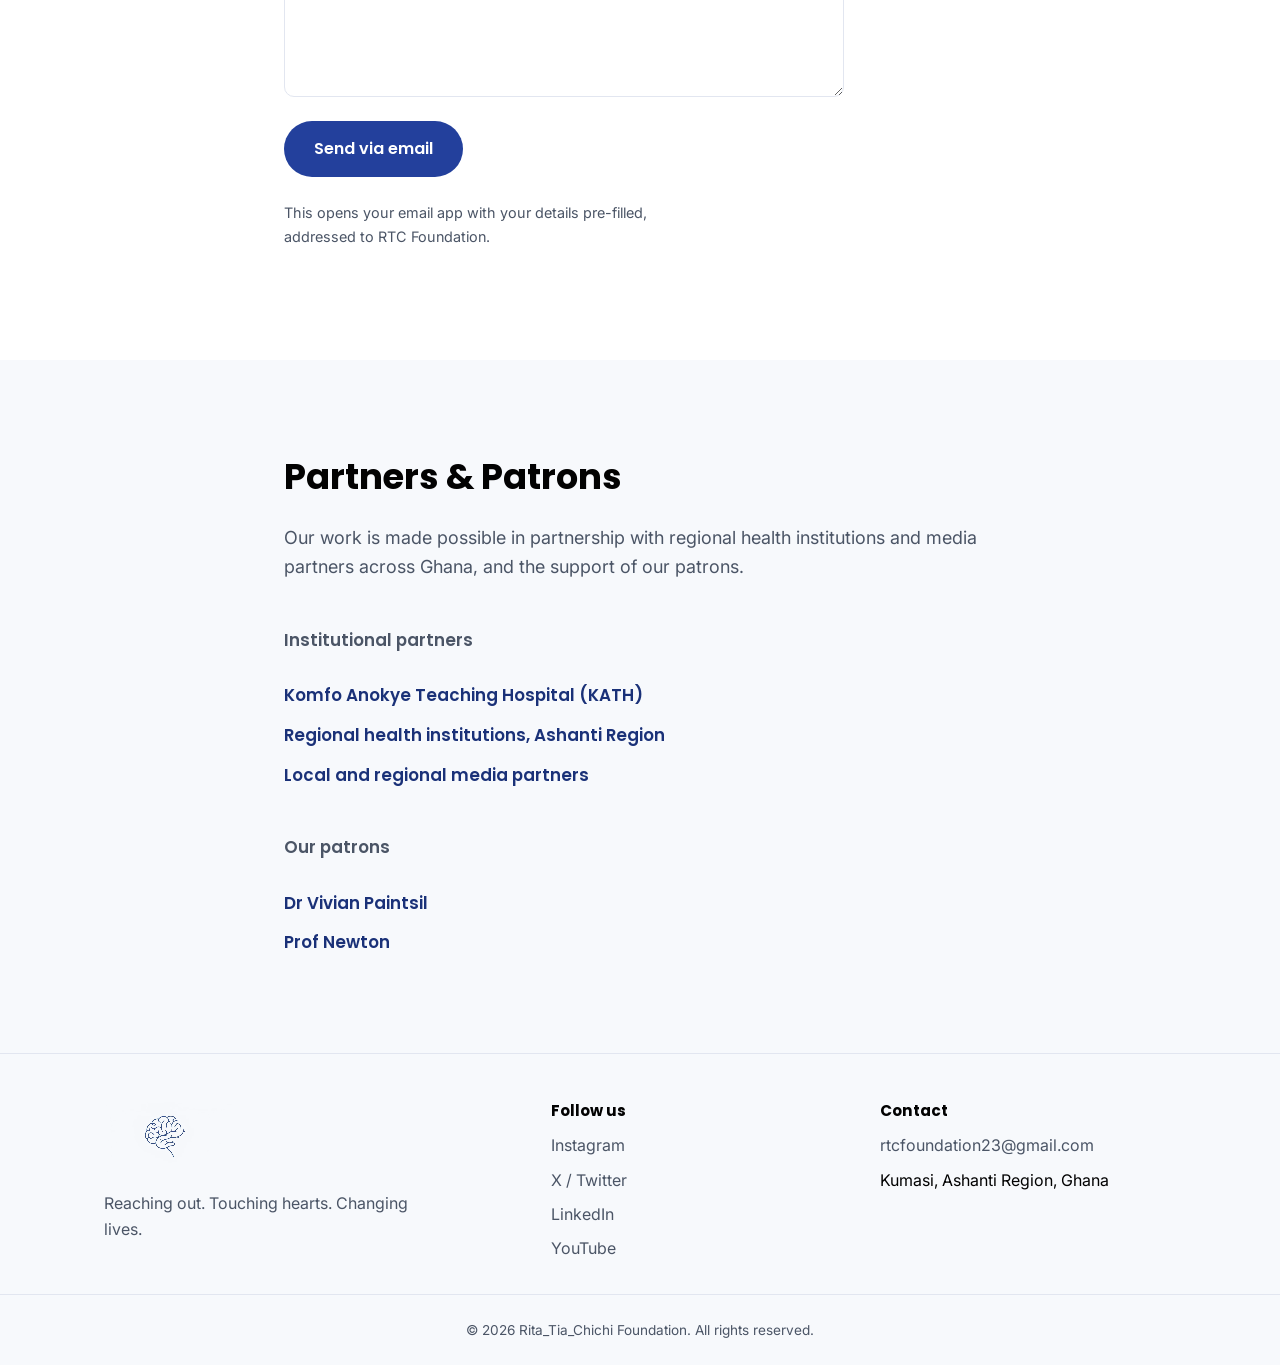
==== commit f923d6ed: "updated Website post deployment yet to be hosted version hero configured payment yet to be sorted ou" ====
--- a/index.html
+++ b/index.html
@@ -136,38 +136,44 @@
 
     <section class="section section-alt" id="focus" aria-labelledby="focus-heading">
       <div class="container">
-        <h2 id="focus-heading" class="section-heading">Our 3-Year Focus</h2>
-        <p class="lede">
-          Our work mirrors the three symbols in our mark. Each year, we give one area our
-          deepest focus — while continuing to support the other two.
-        </p>
-
-        <ol class="timeline">
-          <li class="timeline-item">
-            <span class="timeline-marker">Year 1</span>
-            <h3 class="timeline-title">Road Traffic Accidents</h3>
+        <h2 id="focus-heading" class="section-heading">Our Focus Areas</h2>
+        <p class="lede">
+          Our work mirrors the three symbols in our mark. We give each of these areas our full
+          attention, together and ongoing.
+        </p>
+
+        <div class="focus-grid">
+          <article class="activity-card">
+            <span class="activity-icon" aria-hidden="true">
+              <svg viewBox="0 0 24 24" fill="none" stroke="currentColor" stroke-width="1.8" stroke-linecap="round" stroke-linejoin="round"><path d="m21.73 18-8-14a2 2 0 0 0-3.48 0l-8 14A2 2 0 0 0 4 21h16a2 2 0 0 0 1.73-3" /><path d="M12 9v4" /><path d="M12 17h.01" /></svg>
+            </span>
+            <h3>Road Traffic Accidents</h3>
             <p>
               We lead road safety education and accident-prevention advocacy in schools and
               communities, and stand with survivors of road traffic accidents and their families.
             </p>
-          </li>
-          <li class="timeline-item">
-            <span class="timeline-marker">Year 2</span>
-            <h3 class="timeline-title">Cancers</h3>
+          </article>
+          <article class="activity-card">
+            <span class="activity-icon" aria-hidden="true">
+              <svg viewBox="0 0 24 24" fill="none" stroke="currentColor" stroke-width="1.8" stroke-linecap="round" stroke-linejoin="round"><path d="M12 11.22C11 9.997 10 9 10 8a2 2 0 0 1 4 0c0 1-.998 2.002-2.01 3.22" /><path d="m12 18 2.57-3.5" /><path d="M6.243 9.016a7 7 0 0 1 11.507-.009" /><path d="M9.35 14.53 12 11.22" /><path d="M9.35 14.53C7.728 12.246 6 10.221 6 7a6 5 0 0 1 12 0c-.005 3.22-1.778 5.235-3.43 7.5l3.557 4.527a1 1 0 0 1-.203 1.43l-1.894 1.36a1 1 0 0 1-1.384-.215L12 18l-2.679 3.593a1 1 0 0 1-1.39.213l-1.865-1.353a1 1 0 0 1-.203-1.422z" /></svg>
+            </span>
+            <h3>Cancers</h3>
             <p>
               We support cancer screening and vaccination access, raise awareness through public
               education, and help fund treatment for young people living with cancer.
             </p>
-          </li>
-          <li class="timeline-item">
-            <span class="timeline-marker">Year 3</span>
-            <h3 class="timeline-title">Neurological Diseases</h3>
+          </article>
+          <article class="activity-card">
+            <span class="activity-icon" aria-hidden="true">
+              <svg viewBox="0 0 24 24" fill="none" stroke="currentColor" stroke-width="1.8" stroke-linecap="round" stroke-linejoin="round"><path d="M12 18V5" /><path d="M15 13a4.17 4.17 0 0 1-3-4 4.17 4.17 0 0 1-3 4" /><path d="M17.598 6.5A3 3 0 1 0 12 5a3 3 0 1 0-5.598 1.5" /><path d="M17.997 5.125a4 4 0 0 1 2.526 5.77" /><path d="M18 18a4 4 0 0 0 2-7.464" /><path d="M19.967 17.483A4 4 0 1 1 12 18a4 4 0 1 1-7.967-.517" /><path d="M6 18a4 4 0 0 1-2-7.464" /><path d="M6.003 5.125a4 4 0 0 0-2.526 5.77" /></svg>
+            </span>
+            <h3>Neurological Diseases</h3>
             <p>
               We work to combat stigma around neurological conditions through public education,
               and promote earlier, better-informed health-seeking behavior.
             </p>
-          </li>
-        </ol>
+          </article>
+        </div>
       </div>
     </section>
 
@@ -293,12 +299,20 @@
         <h2 id="partners-heading" class="section-heading">Partners &amp; Patrons</h2>
         <p class="lede">
           Our work is made possible in partnership with regional health institutions and media
-          partners across Ghana, including Komfo Anokye Teaching Hospital (KATH).
-        </p>
+          partners across Ghana, and the support of our patrons.
+        </p>
+
+        <h3 class="values-heading">Institutional partners</h3>
         <ul class="partners-list">
           <li>Komfo Anokye Teaching Hospital (KATH)</li>
           <li>Regional health institutions, Ashanti Region</li>
           <li>Local and regional media partners</li>
+        </ul>
+
+        <h3 class="values-heading">Our patrons</h3>
+        <ul class="partners-list">
+          <li>Dr Vivian Paintsil</li>
+          <li>Prof Newton</li>
         </ul>
       </div>
     </section>
@@ -329,7 +343,6 @@
       <div class="footer-col">
         <h3>Follow us</h3>
         <ul class="footer-links">
-          <li><a href="#">Facebook</a></li>
           <li><a href="https://www.instagram.com/rtcfoundation23" target="_blank" rel="noopener">Instagram</a></li>
           <li><a href="https://x.com/rtcfoundation23" target="_blank" rel="noopener">X / Twitter</a></li>
           <li><a href="https://www.linkedin.com/company/rtc-foundation/" target="_blank" rel="noopener">LinkedIn</a></li>
--- a/styles.css
+++ b/styles.css
@@ -571,72 +571,21 @@
 }
 
 /* ============================================================
-   Timeline (3-Year Focus)
-   ============================================================ */
-.timeline {
-  list-style: none;
+   Focus areas grid — three parallel areas, deliberately not
+   ordered/numbered (the foundation's work isn't a sequence of
+   phases, it's three things done together and continuously).
+   Reuses .activity-card for the individual cards.
+   ============================================================ */
+.focus-grid {
+  margin-top: var(--space-6);
   display: grid;
   grid-template-columns: 1fr;
-  gap: var(--space-5);
-  margin-top: var(--space-6);
-  counter-reset: none;
-}
-
-.timeline-item {
-  position: relative;
-  padding-left: var(--space-5);
-  border-left: 3px solid var(--border);
-}
-
-.timeline-item .timeline-marker {
-  display: inline-block;
-  font-family: var(--font-display);
-  font-weight: 700;
-  font-size: 0.8rem;
-  letter-spacing: 0.04em;
-  color: var(--white);
-  background: var(--navy);
-  padding: 0.3rem 0.75rem;
-  border-radius: 999px;
-  margin-bottom: var(--space-2);
-}
-
-.timeline-item .timeline-marker::before {
-  content: "";
-  display: inline-block;
-  width: 8px;
-  height: 8px;
-  border-radius: 50%;
-  background: var(--cyan);
-  margin-right: 0.4rem;
-  vertical-align: middle;
-}
-
-.timeline-title {
-  font-size: 1.25rem;
-  margin-bottom: var(--space-1);
-}
-
-.timeline-item p {
-  max-width: 50ch;
-  color: var(--text-muted);
-}
-
-@media (min-width: 860px) {
-  .timeline {
+  gap: var(--space-4);
+}
+
+@media (min-width: 640px) {
+  .focus-grid {
     grid-template-columns: repeat(3, 1fr);
-    gap: var(--space-4);
-  }
-
-  .timeline-item {
-    padding-left: 0;
-    padding-top: var(--space-4);
-    border-left: none;
-    border-top: 3px solid var(--border);
-  }
-
-  .timeline-item .timeline-marker {
-    margin-top: calc(var(--space-4) * -1 - 13px);
   }
 }
 
@@ -666,6 +615,7 @@
 
 .activity-icon {
   display: flex;
+  flex-shrink: 0;
   align-items: center;
   justify-content: center;
   width: 44px;
@@ -677,8 +627,10 @@
 }
 
 .activity-icon svg {
+  display: block;
   width: 22px;
   height: 22px;
+  flex-shrink: 0;
 }
 
 .activity-card h3 {
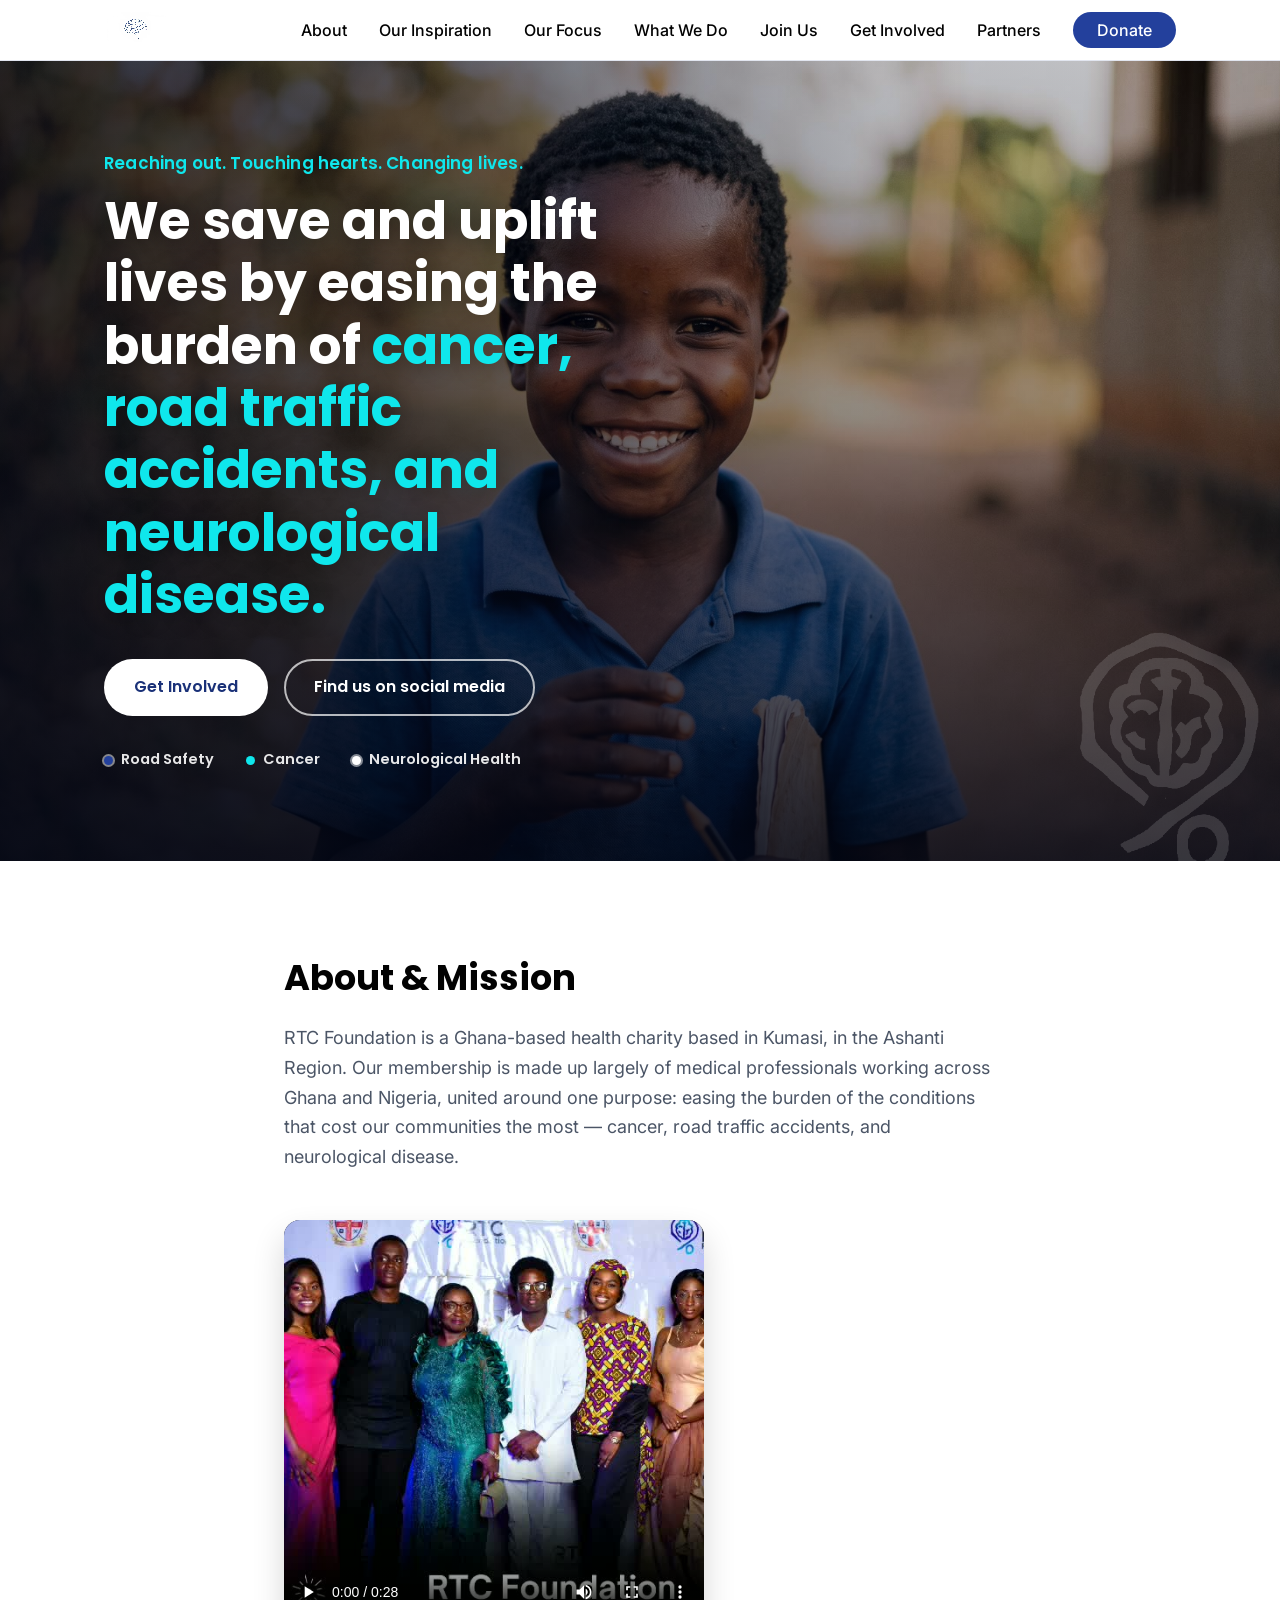
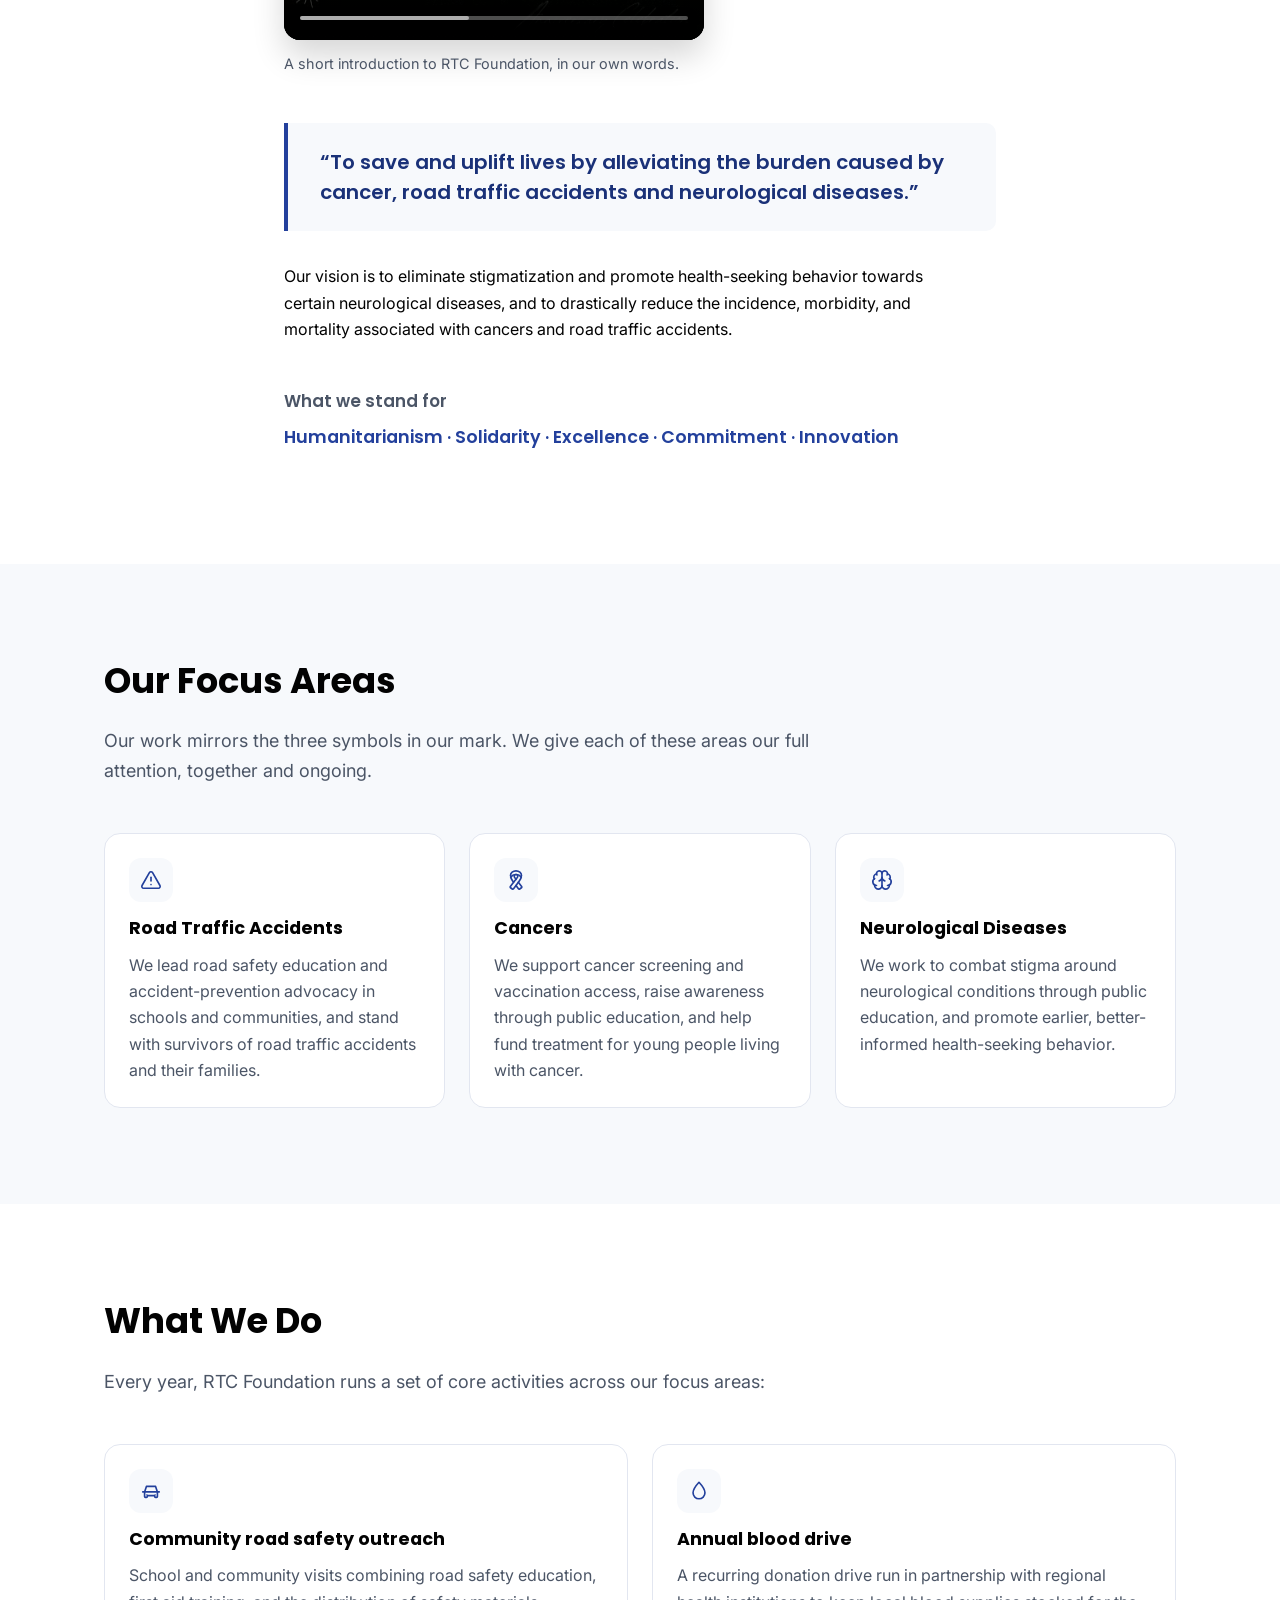
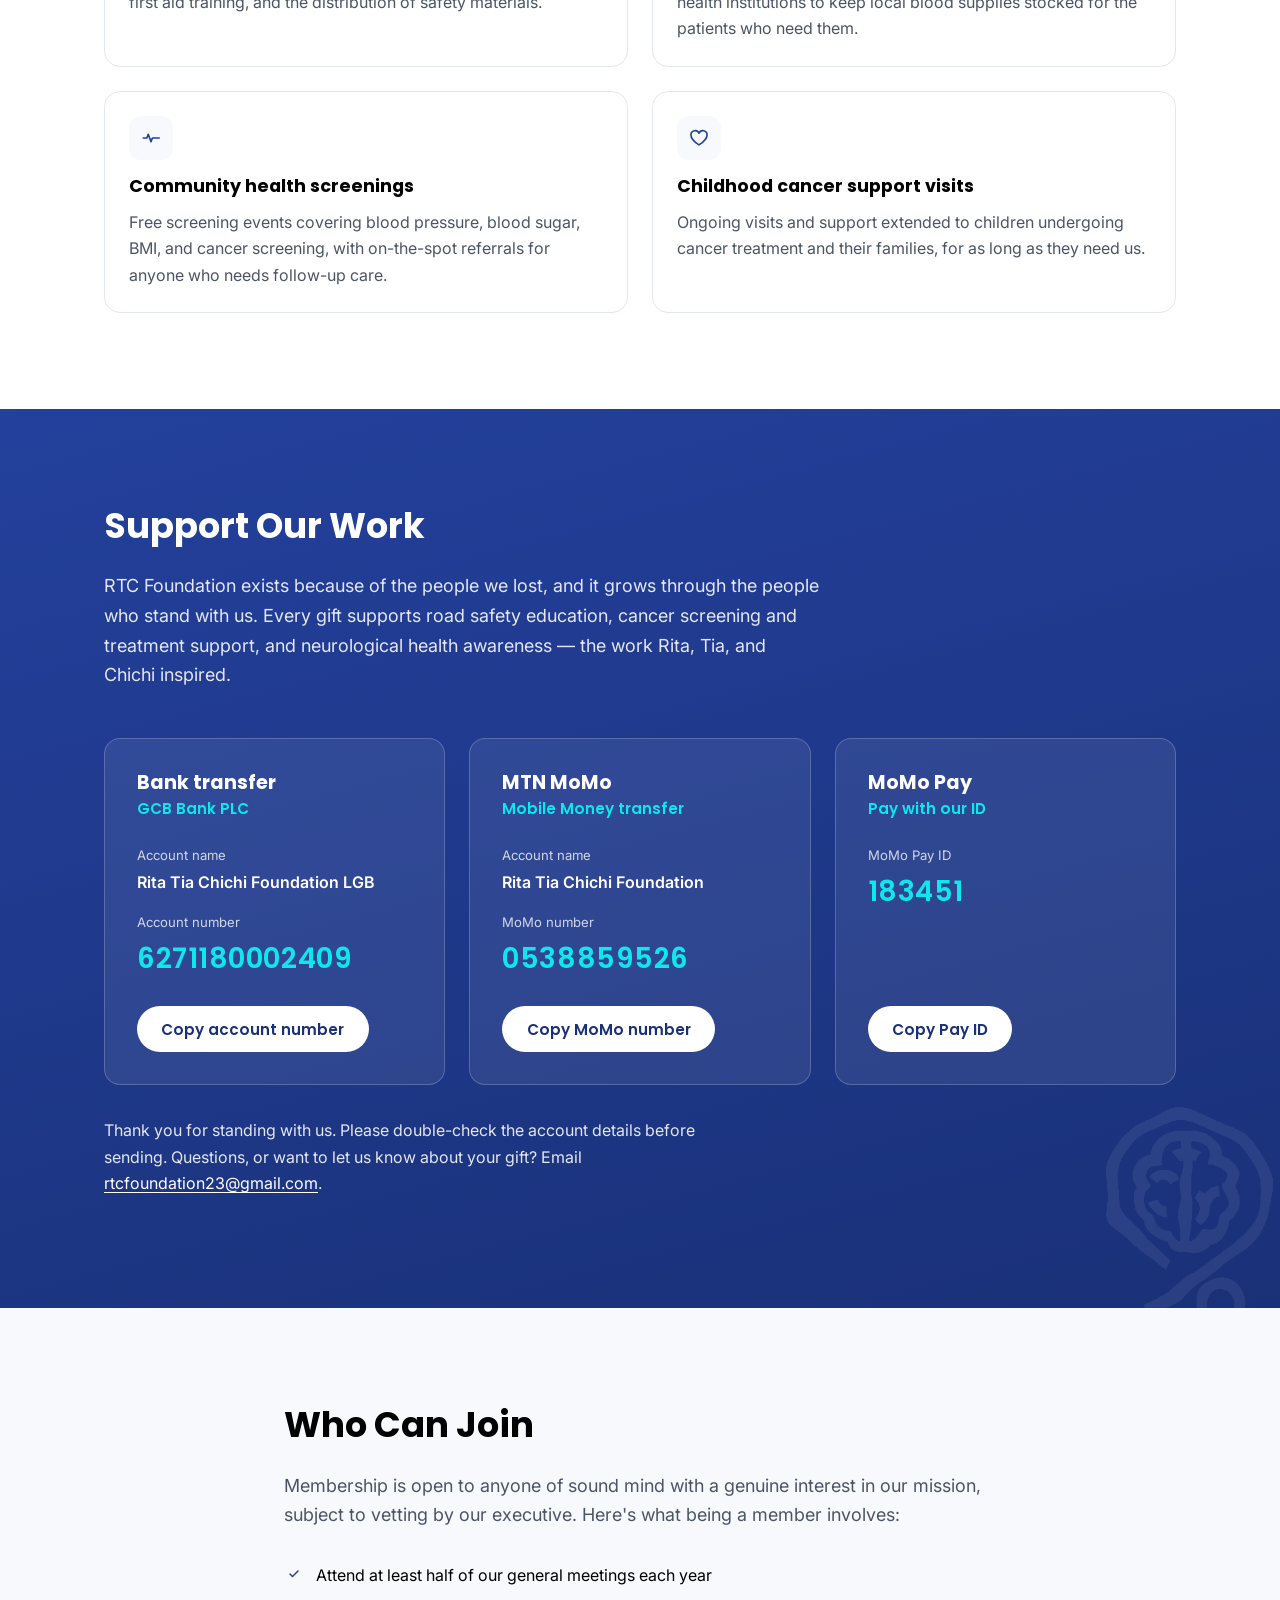
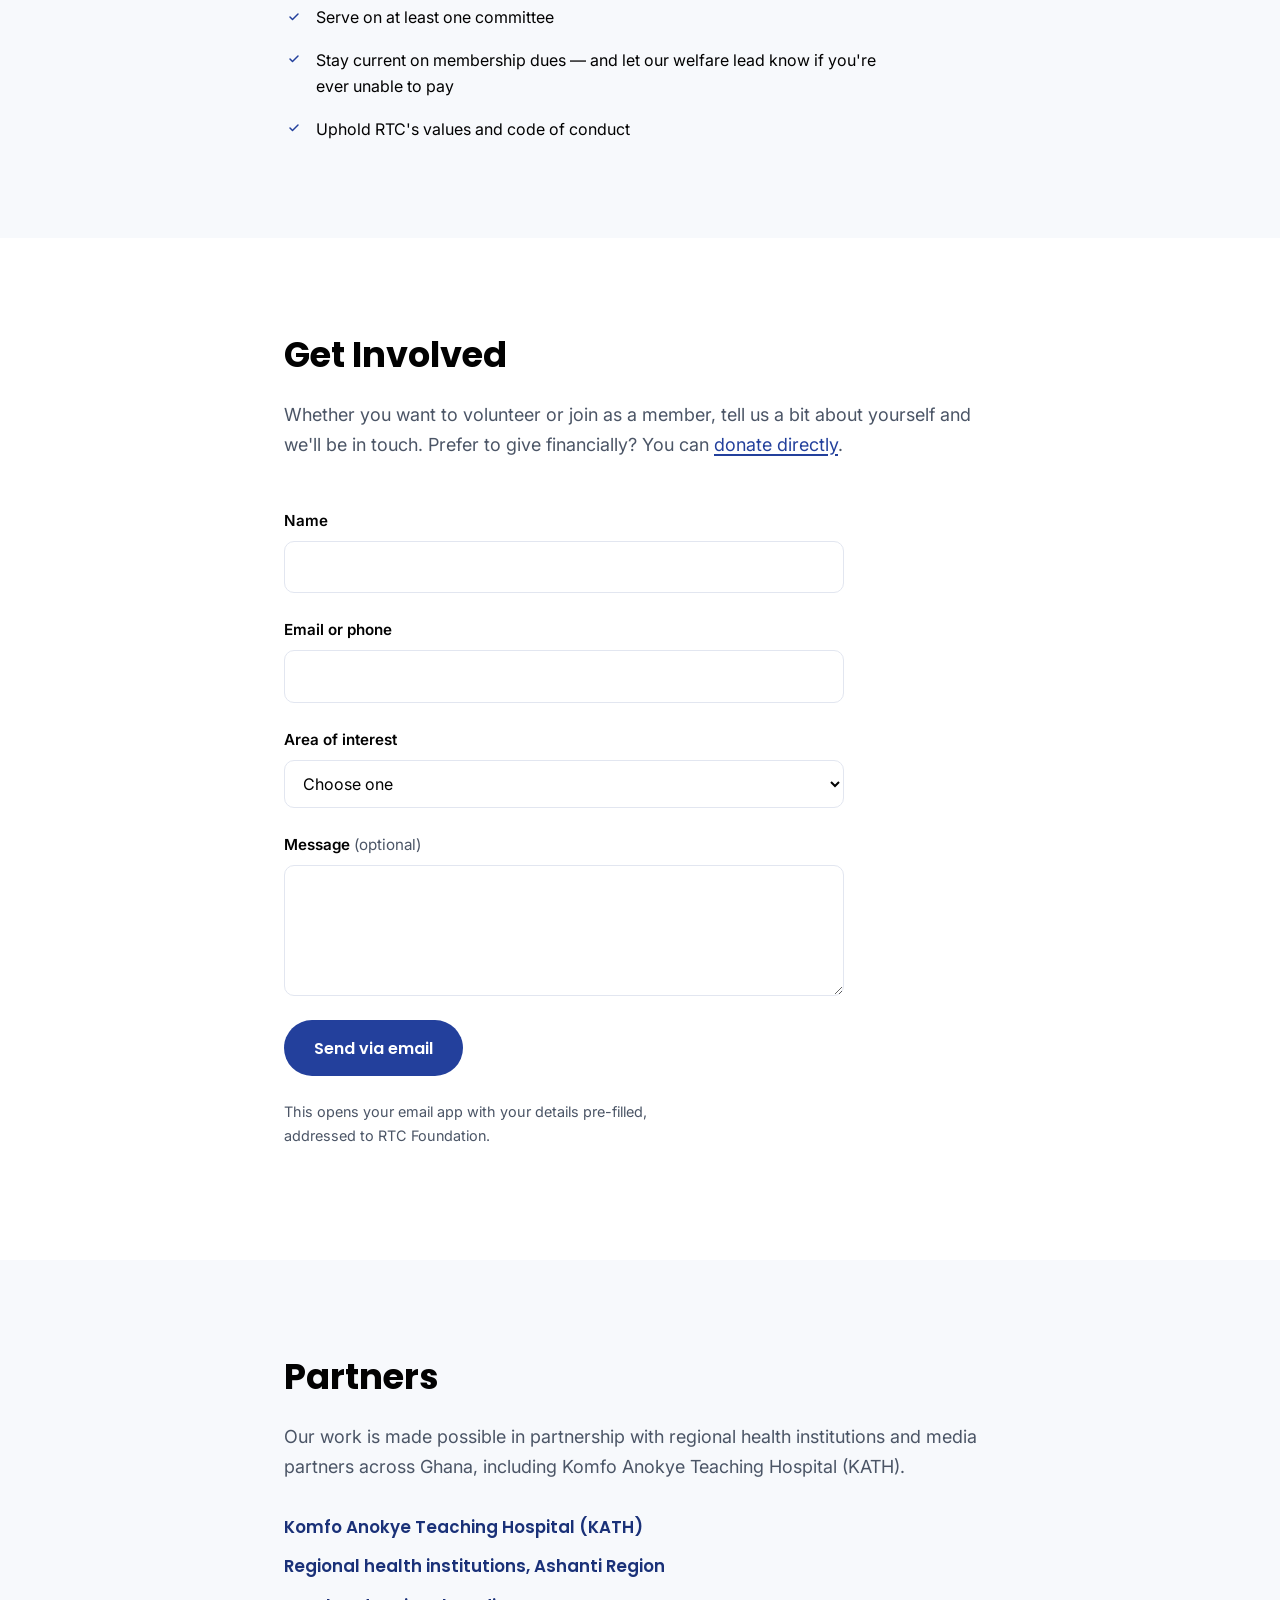
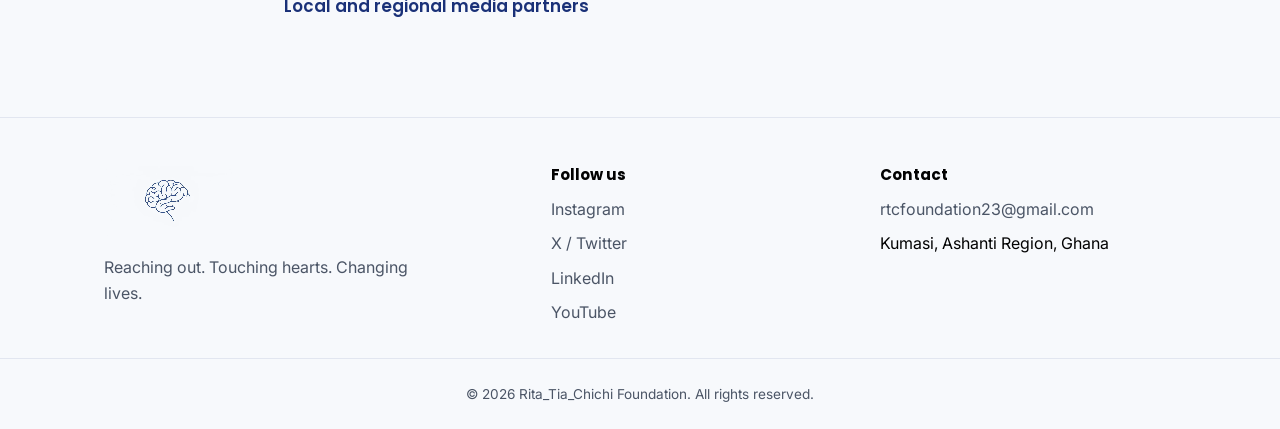
==== commit aae7c397: "PAYMENT ADD PAYMENT MEDIA ADDED BLUE BAND IN TOP LEFT FIXED PATRONS REMOVED" ====
--- a/index.html
+++ b/index.html
@@ -37,6 +37,7 @@
           <img class="logo-still" src="assets/img/logo.png" alt="" hidden />
         </span>
       </a>
+      <a class="btn btn-primary nav-donate-mobile" href="#donate">Donate</a>
       <button class="nav-toggle" id="navToggle" aria-expanded="false" aria-controls="navMenu">
         <span class="sr-only">Menu</span>
         <span class="nav-toggle-bar"></span>
@@ -51,7 +52,7 @@
         <li><a href="#membership">Join Us</a></li>
         <li><a href="#signup">Get Involved</a></li>
         <li><a href="#partners">Partners</a></li>
-        <li><a class="nav-cta" href="#signup">Donate</a></li>
+        <li class="nav-menu-donate"><a class="nav-cta" href="#donate">Donate</a></li>
       </ul>
     </nav>
   </header>
@@ -229,6 +230,76 @@
       </div>
     </section>
 
+    <section class="section donate" id="donate" aria-labelledby="donate-heading">
+      <img class="donate-watermark" src="assets/img/icon-white.png" alt="" aria-hidden="true" />
+      <div class="container">
+        <h2 id="donate-heading" class="section-heading">Support Our Work</h2>
+        <p class="lede">
+          RTC Foundation exists because of the people we lost, and it grows through the people who
+          stand with us. Every gift supports road safety education, cancer screening and treatment
+          support, and neurological health awareness — the work Rita, Tia, and Chichi inspired.
+        </p>
+
+        <!--
+          Payment details. Each account/ID number appears once, in a .donate-number element —
+          the Copy buttons in script.js read that same text, so there's nothing to keep in sync.
+          To change a number, edit it here and nowhere else.
+        -->
+        <div class="donate-grid">
+          <article class="donate-card">
+            <h3>Bank transfer</h3>
+            <p class="donate-provider">GCB Bank PLC</p>
+            <dl class="donate-details">
+              <div>
+                <dt>Account name</dt>
+                <dd>Rita Tia Chichi Foundation LGB</dd>
+              </div>
+              <div>
+                <dt>Account number</dt>
+                <dd class="donate-number">6271180002409</dd>
+              </div>
+            </dl>
+            <button type="button" class="copy-btn" data-copy-label="GCB Bank account number">Copy account number</button>
+          </article>
+
+          <article class="donate-card">
+            <h3>MTN MoMo</h3>
+            <p class="donate-provider">Mobile Money transfer</p>
+            <dl class="donate-details">
+              <div>
+                <dt>Account name</dt>
+                <dd>Rita Tia Chichi Foundation</dd>
+              </div>
+              <div>
+                <dt>MoMo number</dt>
+                <dd class="donate-number">0538859526</dd>
+              </div>
+            </dl>
+            <button type="button" class="copy-btn" data-copy-label="MTN MoMo number">Copy MoMo number</button>
+          </article>
+
+          <article class="donate-card">
+            <h3>MoMo Pay</h3>
+            <p class="donate-provider">Pay with our ID</p>
+            <dl class="donate-details">
+              <div>
+                <dt>MoMo Pay ID</dt>
+                <dd class="donate-number">183451</dd>
+              </div>
+            </dl>
+            <button type="button" class="copy-btn" data-copy-label="MoMo Pay ID">Copy Pay ID</button>
+          </article>
+        </div>
+
+        <p class="donate-note">
+          Thank you for standing with us. Please double-check the account details before sending.
+          Questions, or want to let us know about your gift? Email
+          <a href="mailto:rtcfoundation23@gmail.com">rtcfoundation23@gmail.com</a>.
+        </p>
+        <p class="sr-only" id="copyStatus" role="status" aria-live="polite"></p>
+      </div>
+    </section>
+
     <section class="section section-alt" id="membership" aria-labelledby="membership-heading">
       <div class="container container-narrow">
         <h2 id="membership-heading" class="section-heading">Who Can Join</h2>
@@ -249,8 +320,9 @@
       <div class="container container-narrow">
         <h2 id="signup-heading" class="section-heading">Get Involved</h2>
         <p class="lede">
-          Whether you want to volunteer, join as a member, or support our work with a donation —
-          tell us a bit about yourself and we'll be in touch.
+          Whether you want to volunteer or join as a member, tell us a bit about yourself and
+          we'll be in touch. Prefer to give financially? You can
+          <a href="#donate">donate directly</a>.
         </p>
 
         <!--
@@ -296,23 +368,15 @@
 
     <section class="section section-alt" id="partners" aria-labelledby="partners-heading">
       <div class="container container-narrow">
-        <h2 id="partners-heading" class="section-heading">Partners &amp; Patrons</h2>
+        <h2 id="partners-heading" class="section-heading">Partners</h2>
         <p class="lede">
           Our work is made possible in partnership with regional health institutions and media
-          partners across Ghana, and the support of our patrons.
-        </p>
-
-        <h3 class="values-heading">Institutional partners</h3>
+          partners across Ghana, including Komfo Anokye Teaching Hospital (KATH).
+        </p>
         <ul class="partners-list">
           <li>Komfo Anokye Teaching Hospital (KATH)</li>
           <li>Regional health institutions, Ashanti Region</li>
           <li>Local and regional media partners</li>
-        </ul>
-
-        <h3 class="values-heading">Our patrons</h3>
-        <ul class="partners-list">
-          <li>Dr Vivian Paintsil</li>
-          <li>Prof Newton</li>
         </ul>
       </div>
     </section>
--- a/styles.css
+++ b/styles.css
@@ -126,20 +126,25 @@
   border: 0;
 }
 
+/* Hidden by shifting up by its OWN height (plus a margin), not a fixed
+   pixel offset: a fixed -48px was shorter than the link itself (~50px,
+   more with mobile text scaling), so its bottom edge showed as a blue
+   strip in the top-left corner. Still focusable by keyboard. */
 .skip-link {
   position: absolute;
-  top: -48px;
+  top: 0;
   left: var(--space-3);
   background: var(--navy);
   color: var(--white);
   padding: var(--space-2) var(--space-4);
   border-radius: var(--radius);
   z-index: 1000;
-  transition: top var(--transition);
+  transform: translateY(-200%);
+  transition: transform var(--transition);
 }
 
 .skip-link:focus {
-  top: var(--space-3);
+  transform: translateY(var(--space-3));
 }
 
 /* ============================================================
@@ -294,6 +299,11 @@
 .nav-menu a:hover {
   color: var(--navy);
   border-color: var(--cyan);
+}
+
+/* Mobile-only Donate pill; switched on inside the 780px media query at the bottom. */
+.nav .nav-donate-mobile {
+  display: none;
 }
 
 .nav-cta {
@@ -716,6 +726,153 @@
 }
 
 /* ============================================================
+   Donate — a navy band (echoing the "Donation Avenue" graphic)
+   with the payment details front and center and one-tap copy.
+   ============================================================ */
+.donate {
+  position: relative;
+  overflow: hidden;
+  background: linear-gradient(165deg, var(--navy) 0%, var(--navy-dark) 100%);
+  color: var(--white);
+}
+
+.donate .container {
+  position: relative;
+  z-index: 1;
+}
+
+.donate-watermark {
+  position: absolute;
+  right: -60px;
+  bottom: -60px;
+  width: 300px;
+  height: auto;
+  opacity: 0.07;
+  pointer-events: none;
+}
+
+.donate .section-heading {
+  color: var(--white);
+}
+
+.donate .lede {
+  color: rgba(255, 255, 255, 0.88);
+}
+
+.donate :focus-visible {
+  outline-color: var(--cyan);
+}
+
+.donate-grid {
+  margin-top: var(--space-6);
+  display: grid;
+  grid-template-columns: 1fr;
+  gap: var(--space-4);
+}
+
+.donate-card {
+  display: flex;
+  flex-direction: column;
+  background: rgba(255, 255, 255, 0.08);
+  border: 1px solid rgba(255, 255, 255, 0.2);
+  border-radius: var(--radius-lg);
+  padding: var(--space-5);
+}
+
+.donate-card h3 {
+  color: var(--white);
+  font-size: 1.2rem;
+  margin-bottom: 0.15rem;
+}
+
+.donate-provider {
+  font-family: var(--font-display);
+  font-weight: 600;
+  font-size: 0.95rem;
+  color: var(--cyan);
+  margin-bottom: var(--space-4);
+}
+
+.donate-details {
+  margin: 0 0 var(--space-4);
+}
+
+.donate-details div + div {
+  margin-top: var(--space-3);
+}
+
+.donate-details dt {
+  font-size: 0.82rem;
+  color: rgba(255, 255, 255, 0.78);
+  margin-bottom: 0.15rem;
+}
+
+.donate-details dd {
+  margin: 0;
+  font-weight: 600;
+}
+
+.donate-number {
+  font-family: var(--font-display);
+  font-weight: 700;
+  font-size: clamp(1.4rem, 1.1rem + 1.2vw, 1.75rem);
+  letter-spacing: 0.02em;
+  color: var(--cyan);
+  font-variant-numeric: tabular-nums;
+  overflow-wrap: anywhere;
+  /* one tap/click selects the whole number if Copy ever isn't available */
+  -webkit-user-select: all;
+  user-select: all;
+}
+
+.copy-btn {
+  margin-top: auto;
+  align-self: flex-start;
+  min-height: 44px;
+  padding: 0.6rem 1.4rem;
+  border: 2px solid transparent;
+  border-radius: 999px;
+  background: var(--white);
+  color: var(--navy-dark);
+  font-family: var(--font-display);
+  font-weight: 600;
+  font-size: 0.95rem;
+  cursor: pointer;
+  transition: background var(--transition), transform var(--transition);
+}
+
+.copy-btn:hover {
+  background: var(--cyan);
+  transform: translateY(-1px);
+}
+
+.copy-btn.is-copied {
+  background: var(--cyan);
+}
+
+.donate-note {
+  margin-top: var(--space-5);
+  max-width: 62ch;
+  color: rgba(255, 255, 255, 0.88);
+}
+
+.donate-note a {
+  color: var(--white);
+  text-decoration: underline;
+  text-underline-offset: 3px;
+}
+
+.donate-note a:hover {
+  color: var(--cyan);
+}
+
+@media (min-width: 860px) {
+  .donate-grid {
+    grid-template-columns: repeat(3, 1fr);
+  }
+}
+
+/* ============================================================
    Checklist (Membership)
    ============================================================ */
 .checklist {
@@ -931,6 +1088,21 @@
     text-align: center;
   }
 
+  /* Donate stays one tap away on phones instead of hiding inside the
+     menu: a compact pill beside the hamburger, and the in-menu copy
+     is dropped so it isn't listed twice. */
+  .nav .nav-donate-mobile {
+    display: inline-flex;
+    margin-left: auto;
+    margin-right: calc(var(--space-2) * -1);
+    padding: 0.5rem 1.15rem;
+    font-size: 0.9rem;
+  }
+
+  .nav-menu .nav-menu-donate {
+    display: none;
+  }
+
   .site-header {
     position: sticky;
   }
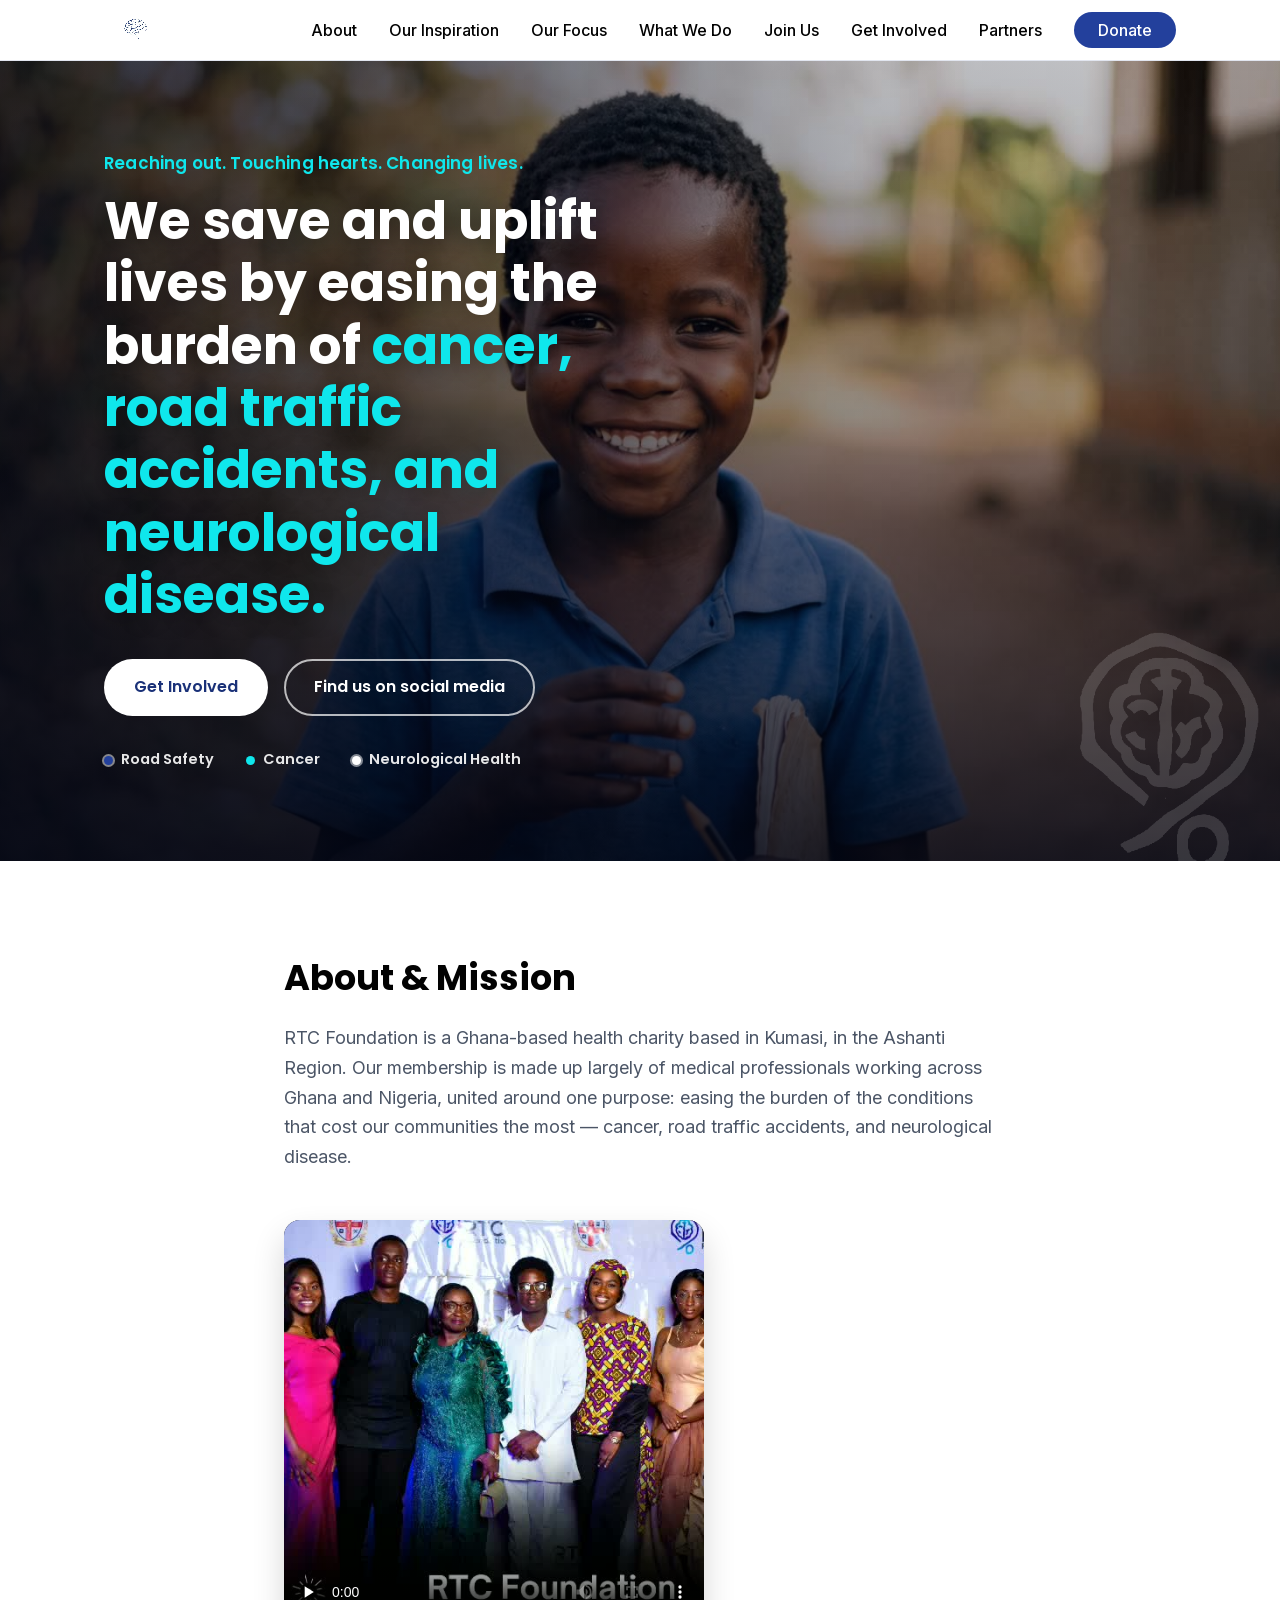
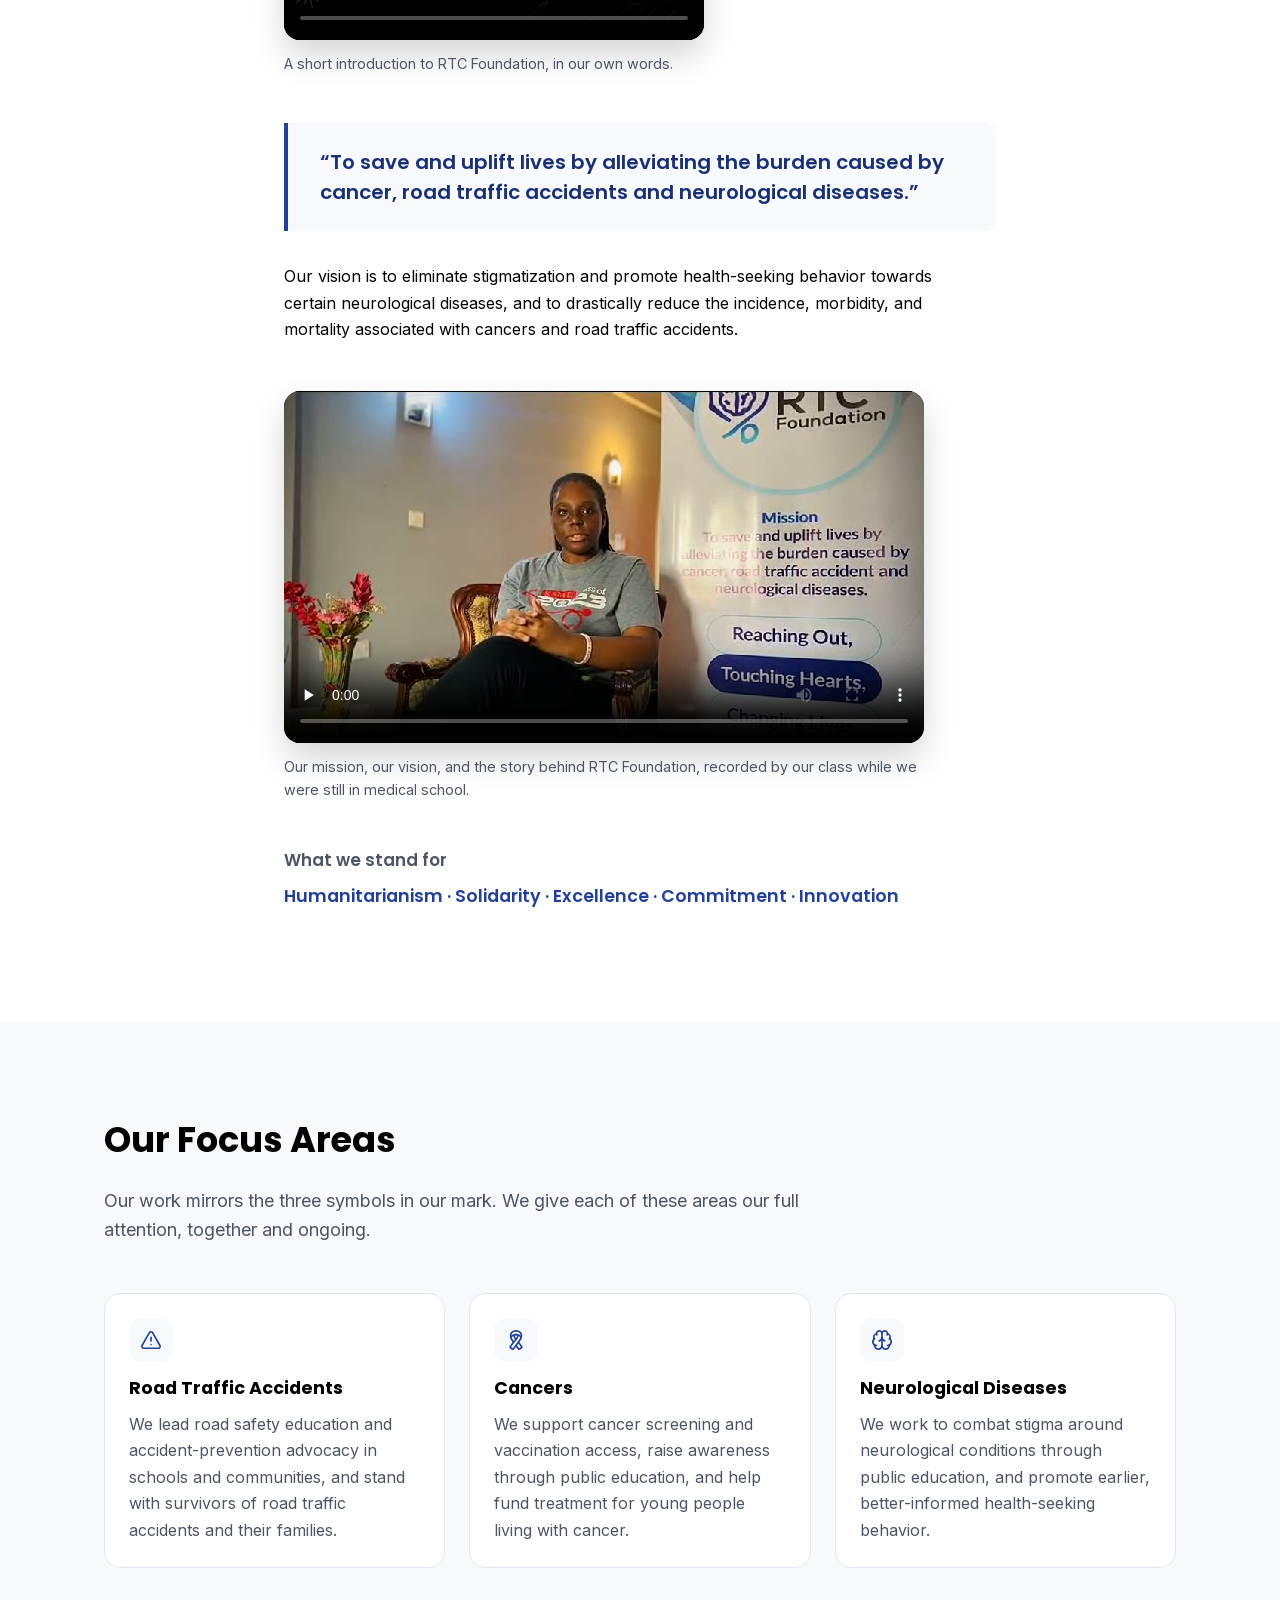
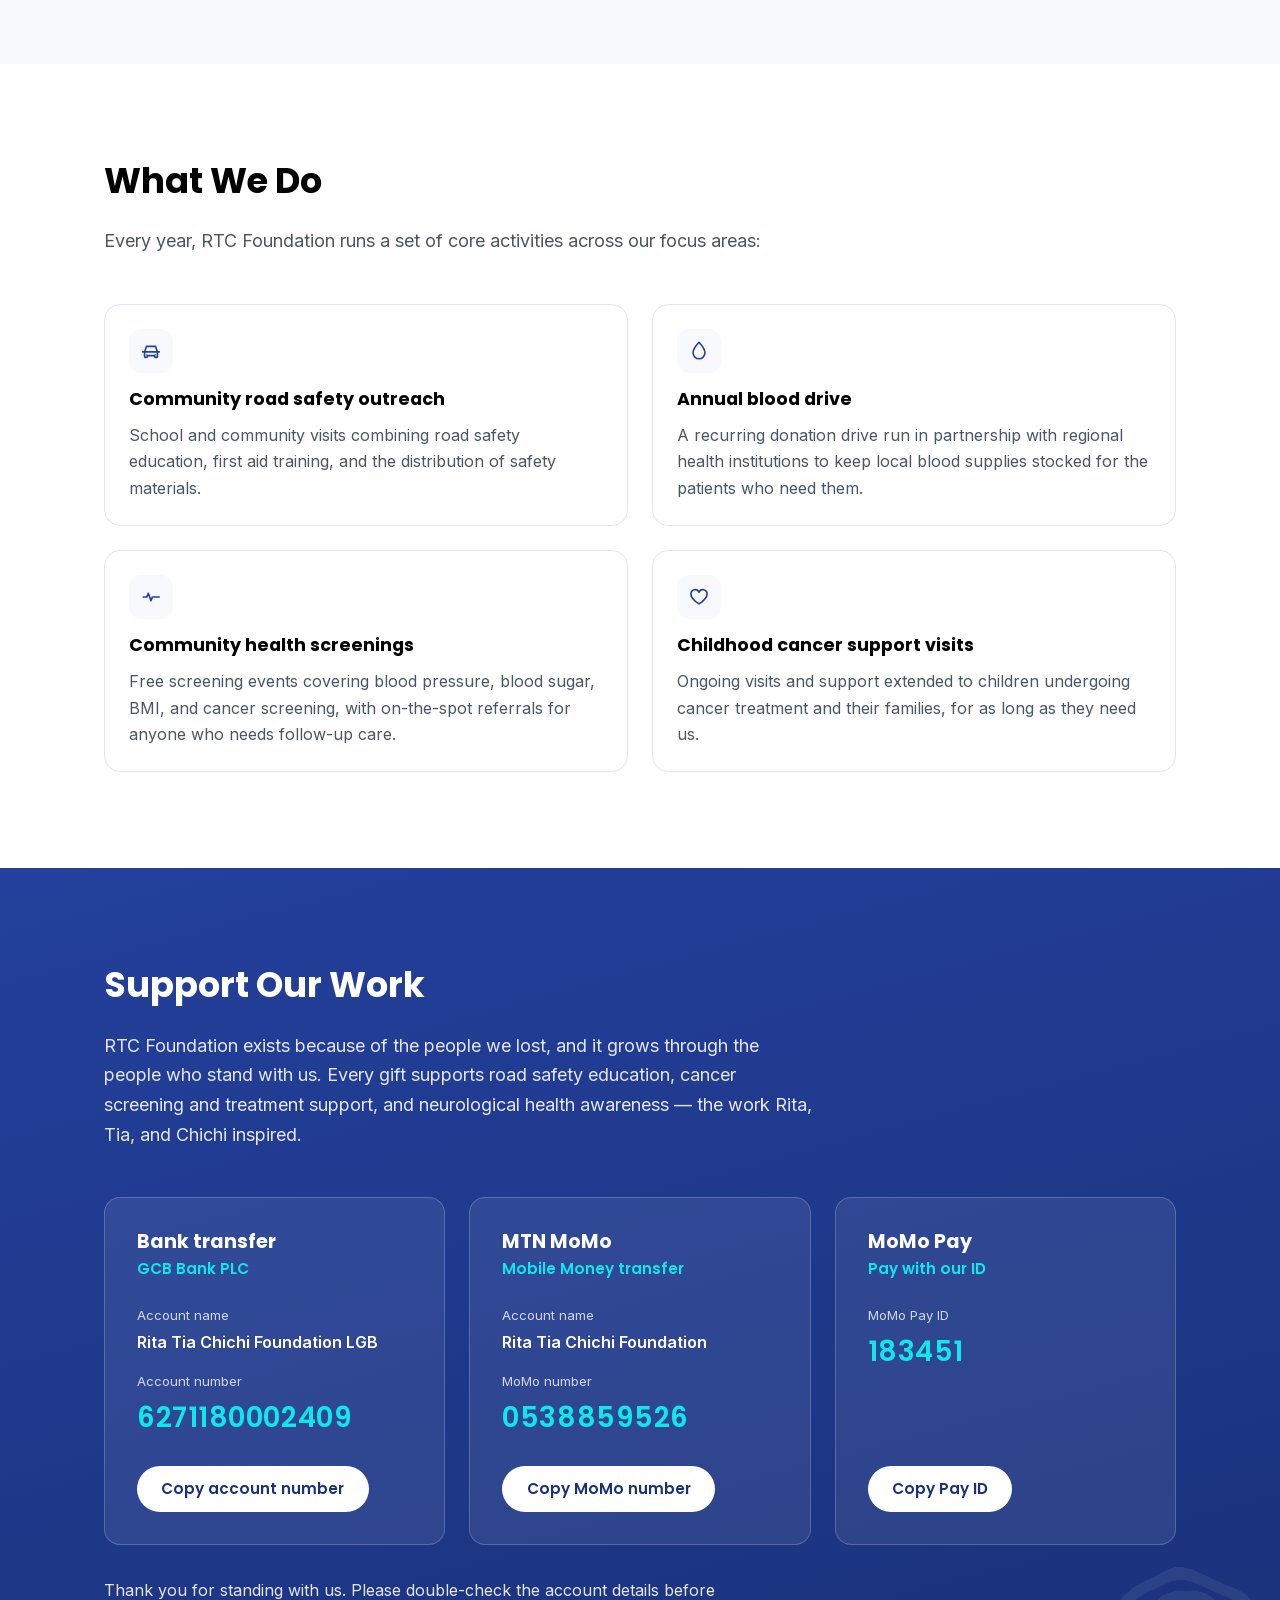
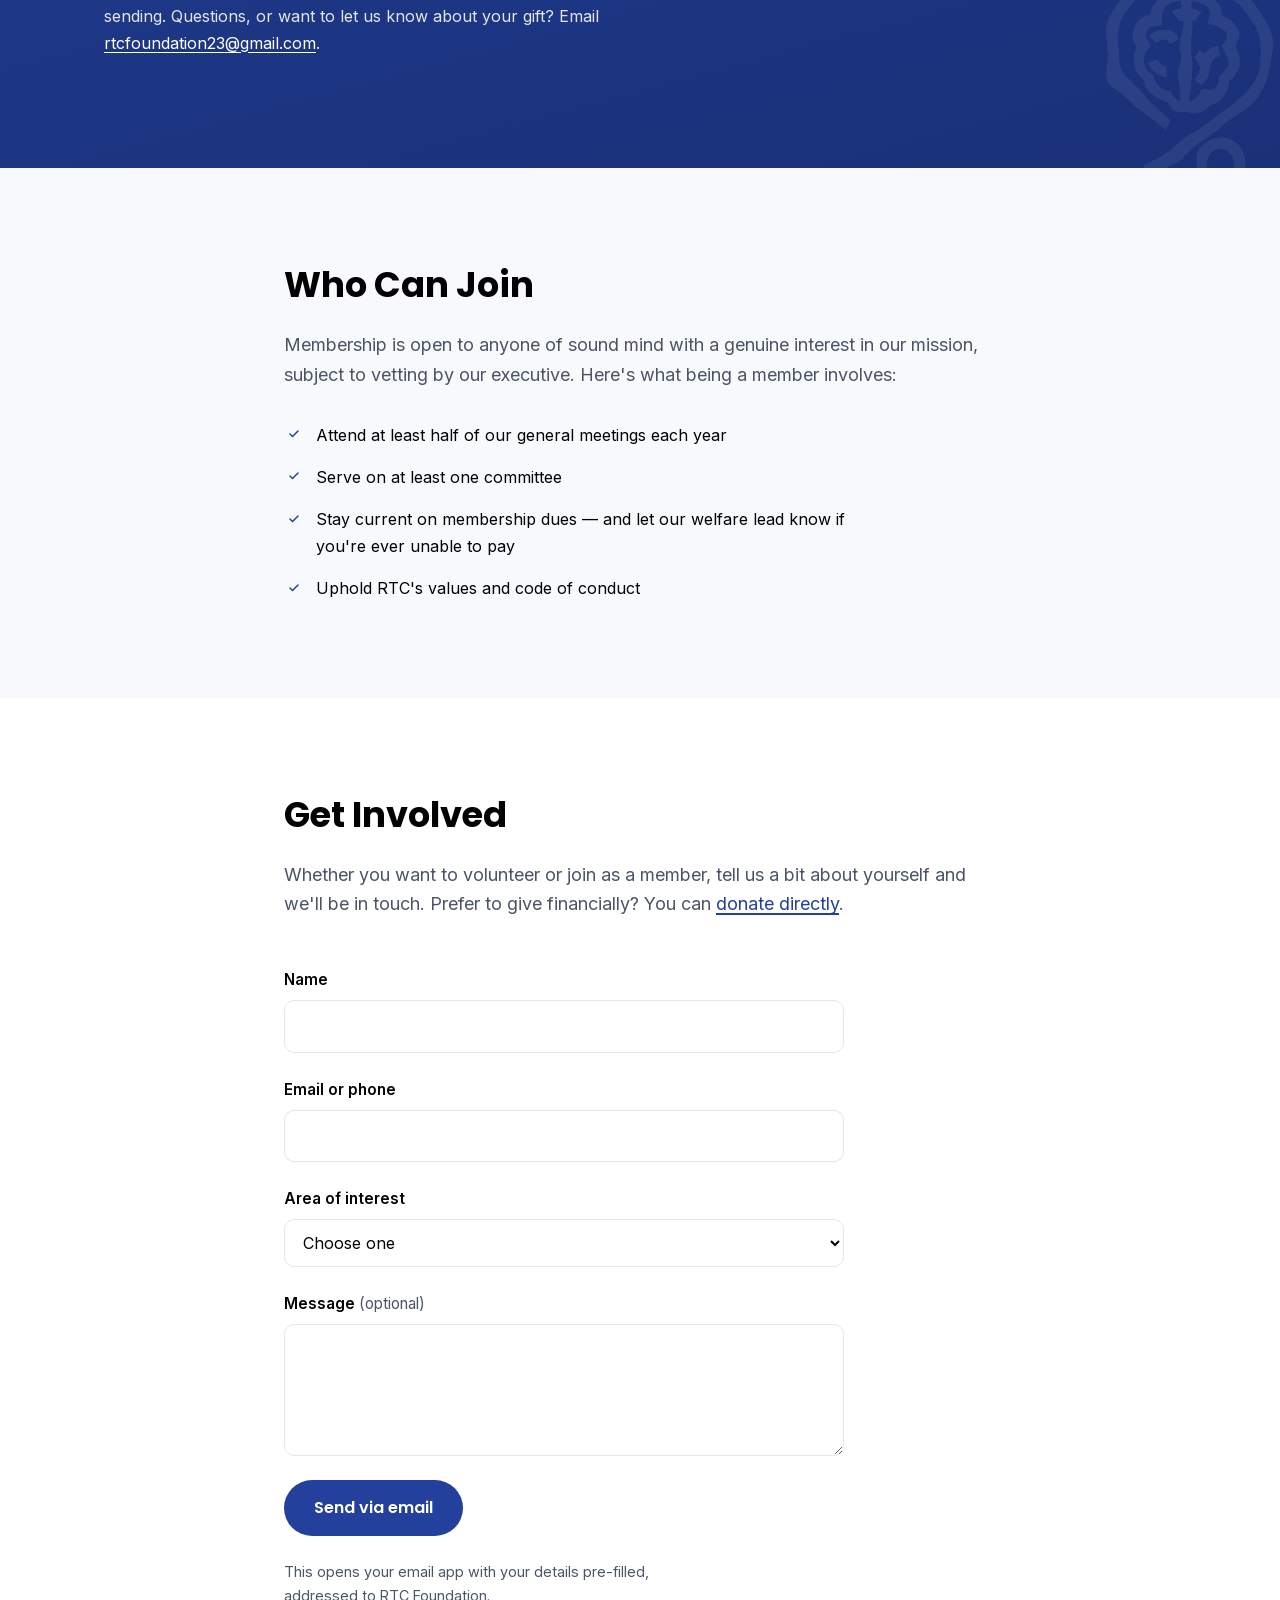
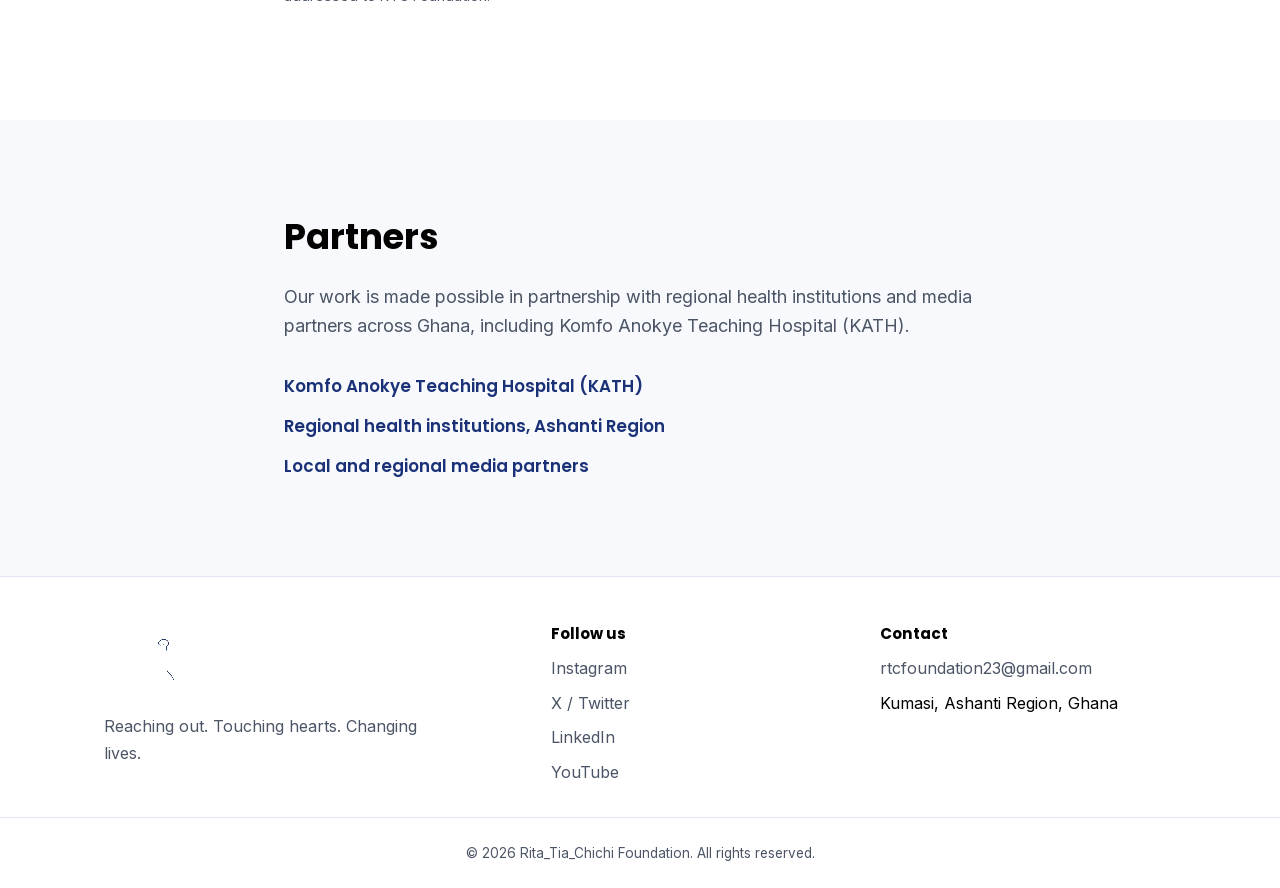
==== commit 6610c6bd: "minor changes footer animation fixed 2nd vid added site optimized" ====
--- a/index.html
+++ b/index.html
@@ -3,14 +3,15 @@
 <head>
   <meta charset="UTF-8" />
   <meta name="viewport" content="width=device-width, initial-scale=1" />
+  <!-- Stop phones from turning the account/MoMo numbers into blue tap-to-call links -->
+  <meta name="format-detection" content="telephone=no" />
   <title>RTC Foundation — Rita_Tia_Chichi Foundation</title>
   <meta name="description" content="RTC Foundation is a Ghana-based health charity working on road traffic accidents, cancers, and neurological diseases from Kumasi, Ashanti Region." />
 
   <link rel="icon" type="image/png" href="assets/img/icon.png" />
 
-  <link rel="preconnect" href="https://fonts.googleapis.com" />
-  <link rel="preconnect" href="https://fonts.gstatic.com" crossorigin />
-  <link href="https://fonts.googleapis.com/css2?family=Inter:wght@400;500;600&family=Poppins:wght@600;700&display=swap" rel="stylesheet" />
+  <link rel="preload" href="assets/fonts/inter-latin.woff2" as="font" type="font/woff2" crossorigin />
+  <link rel="preload" href="assets/fonts/poppins-700.woff2" as="font" type="font/woff2" crossorigin />
 
   <link rel="stylesheet" href="styles.css" />
 </head>
@@ -62,7 +63,11 @@
     <section class="hero" id="top">
       <img
         class="hero-photo"
-        src="assets/img/hero-photo.jpg"
+        src="assets/img/hero-photo-1280.jpg"
+        srcset="assets/img/hero-photo-800.jpg 800w, assets/img/hero-photo-1280.jpg 1280w, assets/img/hero-photo.jpg 1920w"
+        sizes="100vw"
+        fetchpriority="high"
+        decoding="async"
         alt="A smiling child in Ghana holding an exercise book and pencil, representing the communities RTC Foundation serves."
         width="1920"
         height="1047"
@@ -104,7 +109,7 @@
         <figure class="about-video">
           <video
             controls
-            preload="metadata"
+            preload="none"
             poster="assets/img/our-story-poster.jpg"
             width="480"
             height="480"
@@ -127,6 +132,24 @@
           certain neurological diseases, and to drastically reduce the incidence, morbidity, and
           mortality associated with cancers and road traffic accidents.
         </p>
+
+        <figure class="about-video about-video--wide">
+          <video
+            controls
+            preload="none"
+            poster="assets/img/rtc-intro-poster.jpg"
+            width="640"
+            height="352"
+          >
+            <source src="assets/video/rtc-intro.mp4" type="video/mp4" />
+            Your browser doesn't support embedded video.
+            <a href="assets/video/rtc-intro.mp4">Download the video</a> instead.
+          </video>
+          <figcaption>
+            Our mission, our vision, and the story behind RTC Foundation, recorded by our class
+            while we were still in medical school.
+          </figcaption>
+        </figure>
 
         <h3 class="values-heading">What we stand for</h3>
         <p class="values-list">
@@ -390,7 +413,8 @@
           <video
             class="logo-video"
             poster="assets/img/logo.png"
-            autoplay
+            preload="none"
+            data-lazy
             muted
             loop
             playsinline
--- a/styles.css
+++ b/styles.css
@@ -1,3 +1,30 @@
+/* ============================================================
+   Fonts — self-hosted (Latin subset) so the first paint doesn't
+   wait on two extra connections to Google's servers.
+   Inter is one variable file covering weights 400-600.
+   ============================================================ */
+@font-face {
+  font-family: "Inter";
+  font-style: normal;
+  font-weight: 400 600;
+  font-display: swap;
+  src: url("assets/fonts/inter-latin.woff2") format("woff2");
+}
+@font-face {
+  font-family: "Poppins";
+  font-style: normal;
+  font-weight: 600;
+  font-display: swap;
+  src: url("assets/fonts/poppins-600.woff2") format("woff2");
+}
+@font-face {
+  font-family: "Poppins";
+  font-style: normal;
+  font-weight: 700;
+  font-display: swap;
+  src: url("assets/fonts/poppins-700.woff2") format("woff2");
+}
+
 /* ============================================================
    RTC Foundation — Design tokens
    ============================================================ */
@@ -536,6 +563,12 @@
   max-width: 420px;
 }
 
+/* Landscape video: wider than the square one, but capped at its native
+   640px width so it never gets upscaled and soft. */
+.about-video--wide {
+  max-width: 640px;
+}
+
 .about-video video {
   display: block;
   width: 100%;
@@ -763,6 +796,14 @@
   outline-color: var(--cyan);
 }
 
+/* Belt and braces for the meta tag: if any browser still auto-links a
+   number as a phone link, keep it the number's own color, not default blue. */
+.donate a[href^="tel:"],
+.donate a[x-apple-data-detectors] {
+  color: inherit;
+  text-decoration: none;
+}
+
 .donate-grid {
   margin-top: var(--space-6);
   display: grid;
@@ -979,7 +1020,10 @@
    Footer
    ============================================================ */
 .site-footer {
-  background: var(--off-white);
+  /* Pure white on purpose: the logo animation's own background is
+     pure white, so even if a browser skips the multiply blend there
+     is no visible box. */
+  background: var(--white);
   border-top: 1px solid var(--border);
   padding-block: var(--space-6) var(--space-4);
 }
